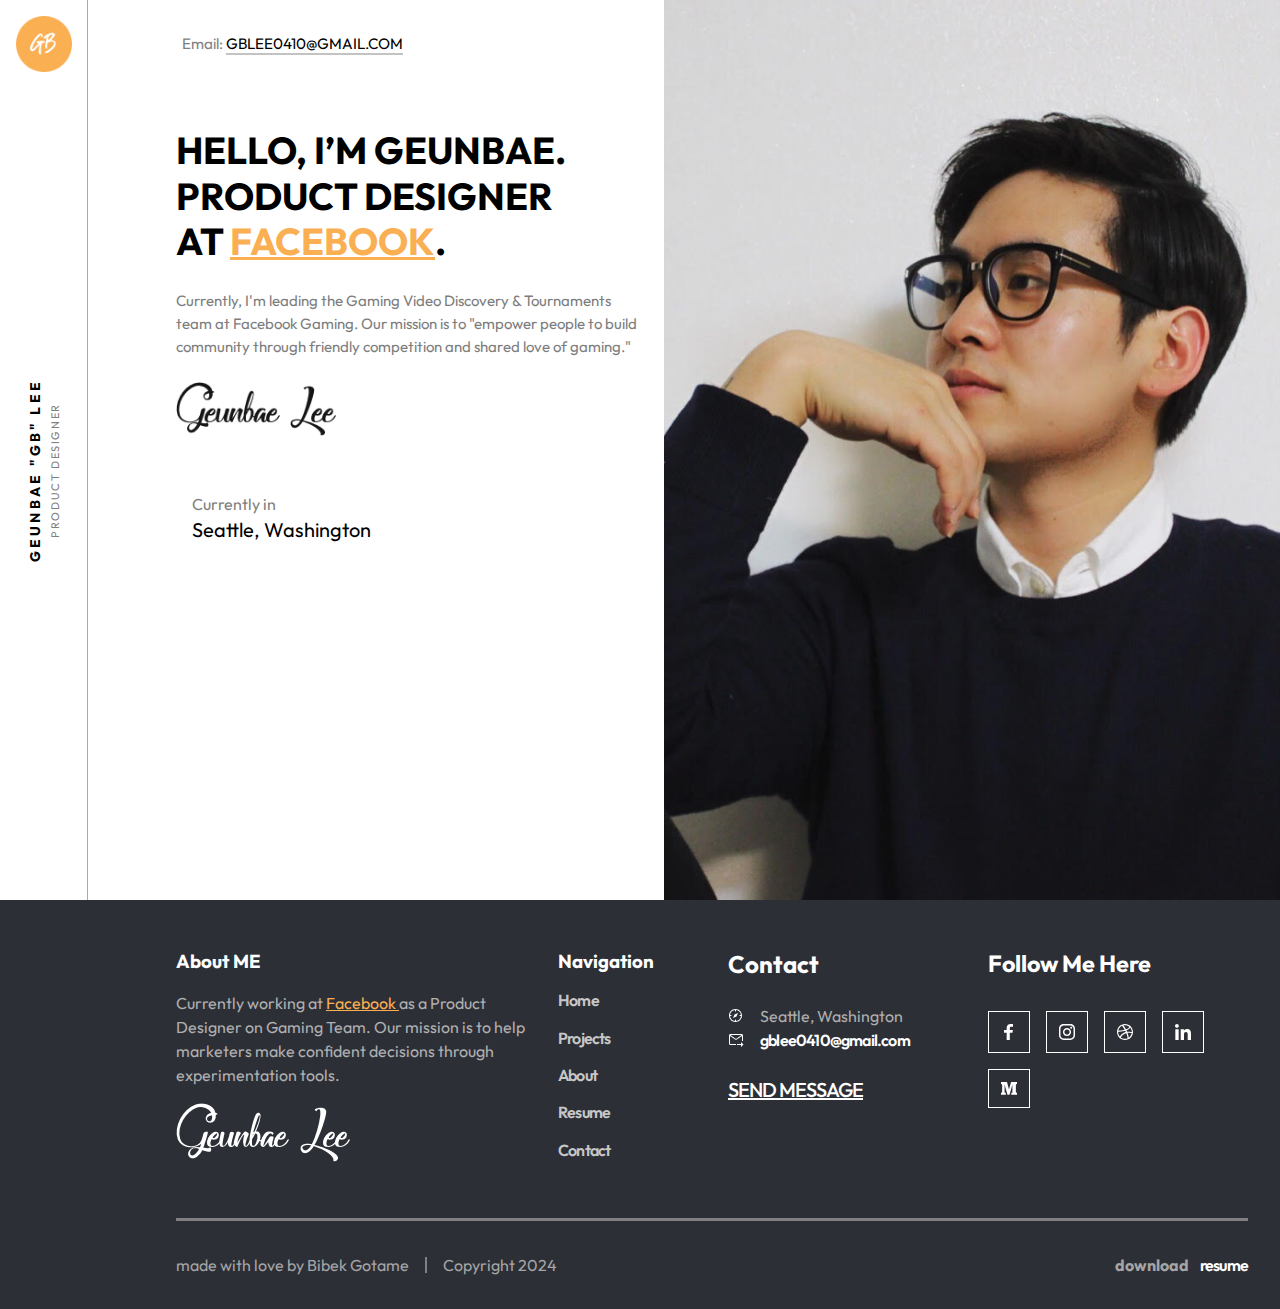
==== index.html @ c7acb3ab "title" ====
<!DOCTYPE html>
<html lang="en">

<head>
    <meta charset="UTF-8">
    <meta name="viewport" content="width=device-width, initial-scale=1.0">
    <link rel="stylesheet" href="https://cdnjs.cloudflare.com/ajax/libs/font-awesome/6.5.1/css/all.min.css"
        integrity="sha512-DTOQO9RWCH3ppGqcWaEA1BIZOC6xxalwEsw9c2QQeAIftl+Vegovlnee1c9QX4TctnWMn13TZye+giMm8e2LwA=="
        crossorigin="anonymous" referrerpolicy="no-referrer" />

    <link rel="stylesheet" href="css/normalize.css">
    <link rel="stylesheet" href="css/main.css">
    <link rel="stylesheet" href="css/header.css">
    <link rel="stylesheet" href="css/hero.css">
  
    <link rel="stylesheet" href="css/footer.css">
    <link rel="stylesheet" href="css/utils.css">
    <title>geunbaeLee</title>

</head>

<body>

    <header>

        <nav>
            <div class="logo">
                <a href="index.html"><img  src="images/asset 4.png" alt=""></a>
                
            </div>
            <div class="title">
                <p>GEUNBAE "GB" LEE</p>
                <p>PRODUCT DESIGNER</p>
            </div>
            <div id="nav__toggle-1" class="menu-bar">
                <i class="fa-solid fa-bars"></i>
            </div>
            <div id="nav__toggle-2" class="menu-bar">
                <i class="fa-solid fa-bars"></i>
            </div>
        </nav>

    </header>

    <div id="menu" class="menu">
        <ul>
            <li class="li">
                <a href="index.html"> Home</a>
            </li>
            <li class="li">
                <a href="project.html">Projects</a>
            </li>
            <li class="li">
                <a href="about.html"> About</a>
            </li>
            <li class="li">
                <a href="resume.html"> Resume</a>
            </li>
            <li class="li">
                <a href="contact.html"> Contact</a>
            </li>
        </ul>
    </div>

    <div class="desktop-menu">
        <ul>
            <li class="li">
                <a href="index.html"> Home</a>
            </li>
            <li class="li">
                <a href="project.html">Projects</a>
            </li>
            <li class="li">
                <a href="about.html"> About</a>
            </li>
            <li class="li">
                <a href="resume.html"> Resume</a>
            </li>
            <li class="li">
                <a href="contact.html"> Contact</a>
            </li>
        </ul>
    </div>


    <main>
        <section class="hero">
            <div class="left">
                
                <h1>
                    HELLO, I’M GEUNBAE. <br>
                    PRODUCT DESIGNER <br>
                    AT <span>FACEBOOK</span>.
                </h1>
                <p class="about">Currently, I'm leading the Gaming Video Discovery & Tournaments team at Facebook
                    Gaming. Our mission is to "empower people to build community through friendly competition and shared
                    love of gaming."</p>
                <div class="img">
                    <img src="images/asset 5.png" alt="">

                </div>
                <div class="email">
                    Email: <span> GBLEE0410@GMAIL.COM</span>

                </div>

                <div class="address">
                    <div class="icon">
                        <i class="fa-solid fa-location-dot"></i>
                    </div>

                    <div class="adr">
                        <p>Currently in</p>
                        <p>Seattle, Washington</p>
                    </div>
                </div>
            </div>
            <div class="right">
                <!-- <img src="images/asset29.jpeg" alt=""> -->
            </div>
        </section>

    
        <footer>

            <div class="footer-1">
                <div class="about-nav">
                    <div class="about-me">
                        <h3>About ME</h3>
                        <p>Currently working at <span>Facebook </span>as a Product Designer on Gaming Team. Our mission
                            is to help marketers make confident decisions through experimentation tools.</p>
                        <div class="img">
                            <img src="images/asset 26.png" alt="">
                        </div>
                    </div>
                    <ul class="navigation">
                        <h3>Navigation</h3>
                        <li>
                            <a href="index.html"> Home</a>


                        </li>
                        <li>
                            <a href="project.html">Projects</a>


                        </li>
                        <li>
                            <a href="about.html"> About</a>

                        </li>
                        <li>
                            <a href="resume.html"> Resume</a>


                        </li>
                        <li>
                            <a href="contact.html"> Contact</a>


                        </li>
                    </ul>
                </div>
                <div class="contact-follow">
                    <div class="footer-contact">
                        <h2>Contact</h2>
                        <div class="adr">
                            <img src="images/asset 27.svg" alt="">Seattle, Washington
                        </div>
                        <div class="emails">
                            <img src="images/asset 28.svg" alt=""><a href="email@gmail.com">gblee0410@gmail.com</a>
                        </div>
                        <p><a href="contact.html">SEND MESSAGE</a></p>
                    </div>
                    <div class="follow">
                        <h3>Follow Me Here</h3>
                        <div class="icons">

                            <div>
                                <img src="images/asset 8.svg" alt="icons">

                            </div>
                            <div>
                                <img src="images/asset 9.svg" alt="icons">

                            </div>
                            <div>
                                <img src="images/asset 10.svg" alt="icons">

                            </div>
                            <div>
                                <img src="images/asset 11.svg" alt="icons">

                            </div>
                            <div>
                                <img src="images/asset 12.svg" alt="icons">

                            </div>
                        </div>
                    </div>
                </div>
            </div>
            <div class="footer-2">
                <div class="line"></div>
                <div class="bottom">
                    <p>made with love by Bibek Gotame<span class="hr"></span>Copyright 2024</p>
                    <h4>download <a href="resume.html">resume</a></h4>
                </div>
            </div>

        </footer>
    </main>




    <script src="https://cdnjs.cloudflare.com/ajax/libs/gsap/3.12.4/gsap.min.js"
        integrity="sha512-EZI2cBcGPnmR89wTgVnN3602Yyi7muWo8y1B3a8WmIv1J9tYG+udH4LvmYjLiGp37yHB7FfaPBo8ly178m9g4Q=="
        crossorigin="anonymous" referrerpolicy="no-referrer"></script>
    <script src="js/animation.js"></script>
    <script src="js/index.js"></script>

</body>

</html>
---- css/main.css ----
/* @import url('https://fonts.googleapis.com/css2?family=Mochiy+Pop+One&family=Outfit:wght@400;500;600;700&family=Poppins:wght@400;500&family=Prata&display=swap'); */

/* @import url('https://fonts.googleapis.com/css2?family=Mochiy+Pop+One&family=Outfit:wght@400;500;600;700&family=Poppins:wght@400;500&family=Prata&family=Sacramento&display=swap'); */

@import url('https://fonts.googleapis.com/css2?family=Mochiy+Pop+One&family=Outfit:wght@400;500;600;700&family=Poppins:wght@400;500&family=Prata&family=Rubik+Doodle+Shadow&family=Sacramento&display=swap');

:root {
    /* --clr-dark: #070a13;
    --clr-light: #f1f5f9;
    --clr-slate400: #94a3b8;
    --clr-slate600: #475569;
    --clr-slate800: #1e293b;
    --clr-rose: #e11d48;
    --clr-indigo: #4f46e5;
   */
    /* rose rgb(225, 29, 72) */
    /* indigo rgb(79, 70, 229) */
  
    /* sizes */
    --size-xxs: 0.5rem;
    --size-xs: 0.75rem;
    --size-sm: 0.875rem;
    --size-base: 1rem;
    --size-lg: 1.125rem;
    --size-xl: 1.25rem;
    --size-2xl: 1.5rem;
    --size-3xl: 1.875rem;
    --size-4xl: 2.25rem;
    --size-5xl: 3rem;
    --size-6xl: 3.75rem;
    --size-7xl: 4.5rem;
    --size-8xl: 6rem;
    --size-9xl: 8rem;
    --size-10xl: 10rem;
  }
  


*{
    margin: 0;
    line-height: calc(1em + 0.5rem);
}

html{
    scroll-behavior: smooth;
}

body{
    font-family: "Outfit";
    background-color:#FFFFFF;
    /* color: white; */
}

img,
picture,
video,
canvas,
svg{
    display: block;
    max-width: 100%;
    user-select: none;
}

button{
    display: inline-block;
    padding: 0;
    background: none;
    border: none;
    cursor: pointer;
    color: inherit;
}
strong{
    color: var(--clr-indigo);
}

a{
    text-decoration: none;
    letter-spacing: -0.05em;
    font-weight: 600;
}

li{
    list-style: none;
}
---- css/header.css ----
header {

    position: fixed;
    width: 100%;
    background-color: white;
    /* box-shadow: 0 1px 2px 0 #dcdcdc; */
    /* border: 1px solid red; */
    z-index: 2;
}


nav {
    border-bottom: 2px solid rgba(128, 128, 128, 0.696);
    /* border: 1px solid red; */
    height: 4rem;
    display: flex;
    justify-content: space-between;
    align-items: center;
    padding-inline: 1rem;
}

nav .logo {
    height: 2.5rem;
    width: 2.5rem;
}

.title {
    display: none;

}


.menu-bar i {
    font-size: 1.45rem;
}


.menu {
    position: fixed;
    top: -30rem;
    width: 100%;
    background-color: white;
    transition: 0.75s ease;
    z-index: 1;
}

ul {
    padding: 0;
}

.menu ul li {

    text-align: center;
    /* border: 1px solid red; */
    padding: 1.5rem 0;
    border-bottom: 2px solid rgba(128, 128, 128, 0.696);
    font-size: 1.25rem;
}

a {
    color: rgb(121, 121, 121);
    /* border: 1px solid red; */
    transition: all .5s;
}

a:hover {
    color: rgb(0, 0, 0);
    /* border: 1px solid red; */

}

a:focus {
    color: rgb(0, 0, 0);
    /* border: 1px solid red; */

}



.show-menu {
    top: 4rem;

}


.desktop-menu {
    display: none;

}


#nav__toggle-2 {
    display: none;
}


/* xs */
/* @media (min-width: 475px) { } */

/* sm */
@media (min-width: 640px) {

    nav {
        height: 5rem;
    }


    .show-menu {
        top: 5rem;
        /* transition: 0.5s ease; */
    }



    .menu ul li {
        padding: 1.5rem;
        font-size: 1.5rem;
    }

}

/* md */
@media (min-width: 768px) {


    .title {
        display: inline-block;
        text-align: center;
    }

    .title p:nth-child(1) {
        font-weight: bolder;
        letter-spacing: 0.2rem;
        font-size: .875rem;

    }

    .title p:nth-child(2) {
        letter-spacing: 0.1rem;
        color: gray;
        font-size: .6875rem;
    }
}

/* lg */
@media (min-width: 1024px) {

    header {

        /* border: 1px solid red; */
        width: 5.5rem;
        z-index: 999;
    }


    nav {
        border-bottom: none;
        border-right: 1px solid rgb(169, 169, 169);
        height: 100vh;
        display: flex;
        flex-direction: column;
        justify-content: space-between;
        align-items: center;
        padding: 1rem 0;

    }

    nav .logo {
        /* height: 2.5rem; */
        width: 3.5rem;
    }
 

    .title {
        width: 13rem;
        transform: rotate(-90deg);
        /* border: 1px solid red; */
    }


    .menu-bar i {
        font-size: 1.45rem;
    }

    .menu {
        display: none;
    }

    #nav__toggle-1 {
        display: none;
    }

    #nav__toggle-2 {
        display: inline-block;
    }

    /* desktop-menu */




    .desktop-menu {
        align-items: center;
        position: fixed;
        height: 100vh;
        width: 100%;
        background-color: #ffffff;
        padding-left: 15rem;
        /* transition: 2s 
        ease; */
        z-index: 1;
    }

    .display {

        display: flex;
    }


    .desktop-menu ul li {
        text-align: start;
        /* border: 1px solid red; */
        padding: 1.5rem 0;
        font-size: 2.25rem;
        line-height: 3rem;
        text-align: left;
        text-transform: uppercase;

    }
  
    .desktop-menu a {
        font-weight: 700;
        letter-spacing: .2rem;

    }
}

/* xl */
/* @media (min-width: 1280px) { } */



/* 2xl */
/* @media (min-width: 1536px) { }
 } */
---- css/hero.css ----
/* .hero {

    background-color: red;

} */

.hero .left {
    padding-top: 8rem;
    padding-inline: 1rem;
    position: relative;
    display: flex;
    flex-direction: column;
    gap: 1.5rem;
    padding-bottom: 3rem;
}

.hero h1 {
    font-weight: 700;
    font-size: 2.35rem;
}

.hero span {
    color: #FAAF52;
    text-decoration: underline;
}

.hero .about {
    color: #7d7d7d;
    font-size: .9375rem;
}

.hero .left .img {
    /* height: 5rem; */
    width: 10rem;
    padding-bottom: 2rem;
}

.email {

    padding-bottom: 2rem;
    font-size: .95rem;
    color: gray;
    
}

.email span {
    border-bottom:2px solid rgb(195, 195, 195);
    text-decoration: none;
    color: black;
}

.hero .address {
    display: flex;
    gap: 1rem;
}

.hero .address .icon {
    display: flex;
    align-items: center;
    font-size: 2rem;
}

.hero .address p:nth-child(1) {
    color: gray;
}

.hero .address p:nth-child(2) {
    font-size: 1.25rem;
}



.hero .right {
    background-image: url(../images/asset29.jpeg);
    background-position: 50% 50%;
    background-size: cover;
    background-repeat: no-repeat;
    width: 100%;
    height: 480px; 
}


/* xs */
@media (min-width: 475px) {
    .hero  .right {
        height: 600px;
        min-height: 0;
    }
}

/* sm */
@media (min-width: 640px) {
    /* .hero {
        padding-top: 0rem;
    } */

    .email {

        position: absolute;
        right: 3rem;
        bottom: 3rem;
    }
}

/* md */
@media (min-width: 768px) {


    .hero   .right {

        height: 80vh;
        max-height: 80vh;
        min-height: 600px;

    }
}

/* lg */
@media (min-width: 1024px) {

    .hero {

        padding-top: 0rem;
        padding-left: 10rem;
        /* padding-right: 2rem; */
        display: flex;
    }

    .hero  .left {
        padding-top: 5rem;
        width: 45%;

        height: 100%;
        max-height: 100vh;
        min-height: 100vh; 
    }



    .hero  .right {

        width: 55%;
        height: 100%;
        max-height: 100vh;
        min-height: 100vh; 
    }


    .email {
        position: absolute;
        left: 1.4rem;
        top: 2rem;
        height: fit-content;
        /* border: 2px solid red; */
    }
    .hero .left .img {
        /* height: 5rem; */
        width: 10rem;
        padding-bottom: 0rem;
    }

}

/* xl */
@media (min-width: 1280px) {
    .hero .left{
        padding-top: 8rem;
    }
    .hero .left .img {
        /* height: 5rem; */
        width: 10rem;
        padding-bottom: 2rem;
    }
 }

/* 2xl */
/* @media (min-width: 1536px) { } */
---- css/footer.css ----
footer {
    background-color: #2D2F37;

}

.footer-1 {
    display: flex;
    flex-direction: column;
    gap: 1rem;
    padding-top: 3rem;
    padding-bottom: 3.5rem;
    padding-inline: 1rem;
}

.footer-1 .about-nav {
    display: flex;
    flex-direction: column;
    gap: 1rem;
}

.footer-1 .about-nav .about-me {
    display: flex;
    flex-direction: column;
    gap: 1rem;
    color: white;
}

.footer-1 .about-nav .about-me span {
    color: #FAAF52;
    text-decoration: underline;
}

.footer-1 .about-nav .about-me p {
    color: rgb(176, 176, 176);
}


.navigation {
    color: white;
    display: flex;
    flex-direction: column;
    justify-content: space-between;
}

.navigation li a{
    color: rgb(199, 199, 199);
}

.navigation a:hover {
    color: white;
    text-decoration: underline;
}

.contact-follow {
    display: flex;
    flex-direction: column;
    gap: 1rem;
}

.footer-contact h2 {
    color: white;
    padding-bottom: 1.5rem;

}

.footer-contact .adr {
    display: flex;
    gap: 1rem;
    color: rgb(175, 175, 175);

}
.footer-contact  a{
    color: rgb(255, 255, 255);
}
.footer-contact  a:hover{
    text-decoration: underline;
}

.emails {
    padding-bottom: 1.5rem;
    display: flex;
    gap: 1rem;
    color: rgb(175, 175, 175);
}

.footer-contact p a{
    color: white;
    font-size: 1.25rem;
    font-weight: 500;
    padding-top: 1.5rem;
    text-decoration: underline;
    cursor: pointer;
}


.follow {
    /* border: 1px solid red; */
    color: white;
    font-size: 1.25rem;
    font-weight: 500;
    display: flex;
    flex-direction: column;
    gap: 2rem;
}

.follow .icons {
    display: flex;
    /* border: 1px solid red; */
    width: fit-content;
    flex-wrap: wrap;
    gap: 1rem;
    padding-bottom: 2rem;
}

.follow .icons div {
    border: 1px solid white;
    width: fit-content;
    padding: .75rem;

}



/* footer-2 */
.footer-2{
    padding-inline:1rem;
}

.footer-2 .line {

    width: 100%;
    height: 3px;
    background-color: gray;

}

.footer-2 .bottom {
    padding-top: 2rem;
    padding-bottom: 2rem;
    color: rgb(165, 165, 165);
    display: flex;
    flex-direction: column;
    gap: .5rem;
}

.footer-2 .bottom p {
    display: flex;
    align-items: center;
    gap: 1rem;
    /* border: 2px solid red; */
}

.footer-2 .bottom .hr {
    display: inline-block;
    background-color: gray;
    width: 2px;
    height: 1rem;
}

.bottom a {
    color: white;
    margin-left: .5rem;
}

.bottom a:hover {
    text-decoration: underline;
    color: white;
}

/* xs */
/* @media (min-width: 475px) { } */

/* sm */
/* @media (min-width: 640px) { } */

/* md */
@media (min-width: 768px) {
    footer {
        padding-left: 1rem;
        padding-right: 1rem;
    }

    .footer-1 {
        gap: 3rem;
    }

    .footer-1 .about-nav {

        flex-direction: row;

    }

    .about-me {
        width: 50%;
    }

    .navigation {
        width: 50%;
    }

    .contact-follow {

        flex-direction: row;

    }

    .footer-contact {
        width: 50%;
    }

    .follow {
        width: 50%;
    }
    .footer-2 .bottom {
      
        flex-direction: row;
        justify-content: space-between;
        
    }
    
}

/* lg */
@media (min-width: 1024px) {
    .footer-1 {
        padding-left: 10rem;
        padding-right: 2rem;
        flex-direction: row;
        /* gap: 1rem; */
    }

    .footer-2 {
        padding-left: 10rem;
        padding-right: 1rem;

    }

    .about-nav {
        width: 50%;
    }

    .contact-follow {
        width: 50%;
    }

    .about-me {
        width: 75%;
        /* border: 2px solid red; */
    }

    .navigation {
        width: 25%;
        /* border: 2px solid red; */
    }


    .footer-contact {
        width: 50%;
        /* border: 2px solid red; */
    }

    .follow {
        width: 50%;
        /* border: 2px solid red; */
    }
}

/* xl */
/* @media (min-width: 1280px) { } */

/* 2xl */
/* @media (min-width: 1536px) { } */
---- css/utils.css ----
/* xs */
/* @media (min-width: 475px) { } */

/* sm */
/* @media (min-width: 640px) { } */

/* md */
/* @media (min-width: 768px) { } */

/* lg */
/* @media (min-width: 1024px) { } */

/* xl */
/* @media (min-width: 1280px) { } */

/* 2xl */
/* @media (min-width: 1536px) { } */

a{
  text-decoration: none;
}

.btn {
    display: inline-block;
    font-weight: 600;
    text-decoration: none;
    letter-spacing: -0.05em;
    padding: 0.5em 1em;
    border-radius: 6px;   
  }
  
  
  /* .container{
    border: 1px solid red;
    width: 100%;
    margin-inline: auto;
    padding-inline: 0.5rem;
    padding-inline: 1rem;
  } */

  .section{
    margin-top: 5rem;
  }
  
/* xs */
@media (min-width: 475px) {
    /* .container {
      max-width: 475px;
    } */
  }
  
  /* sm */
  @media (min-width: 640px) {
    /* .container {
      max-width: 640px;
      
    } */
  }
  
  /* md */
  @media (min-width: 768px) {
    /* .container {
      max-width: 768px;
      padding-inline: 1rem;
    } */
  }
  
  /* lg */
  @media (min-width: 1024px) {
    /* .container {
      max-width: 1024px;
      padding-inline: 2rem;
    } */
  
    .section {
      margin-top: 10rem;
    }
  }
  
  /* xl */
  @media (min-width: 1280px) {
    /* .container {
      max-width: 1280px;
      padding-inline: 3rem;
    } */
  }
  
  /* 2xl */
  @media (min-width: 1536px) {
    .container {
      max-width: 1536px;
      padding-inline: 4rem;
    }
  }
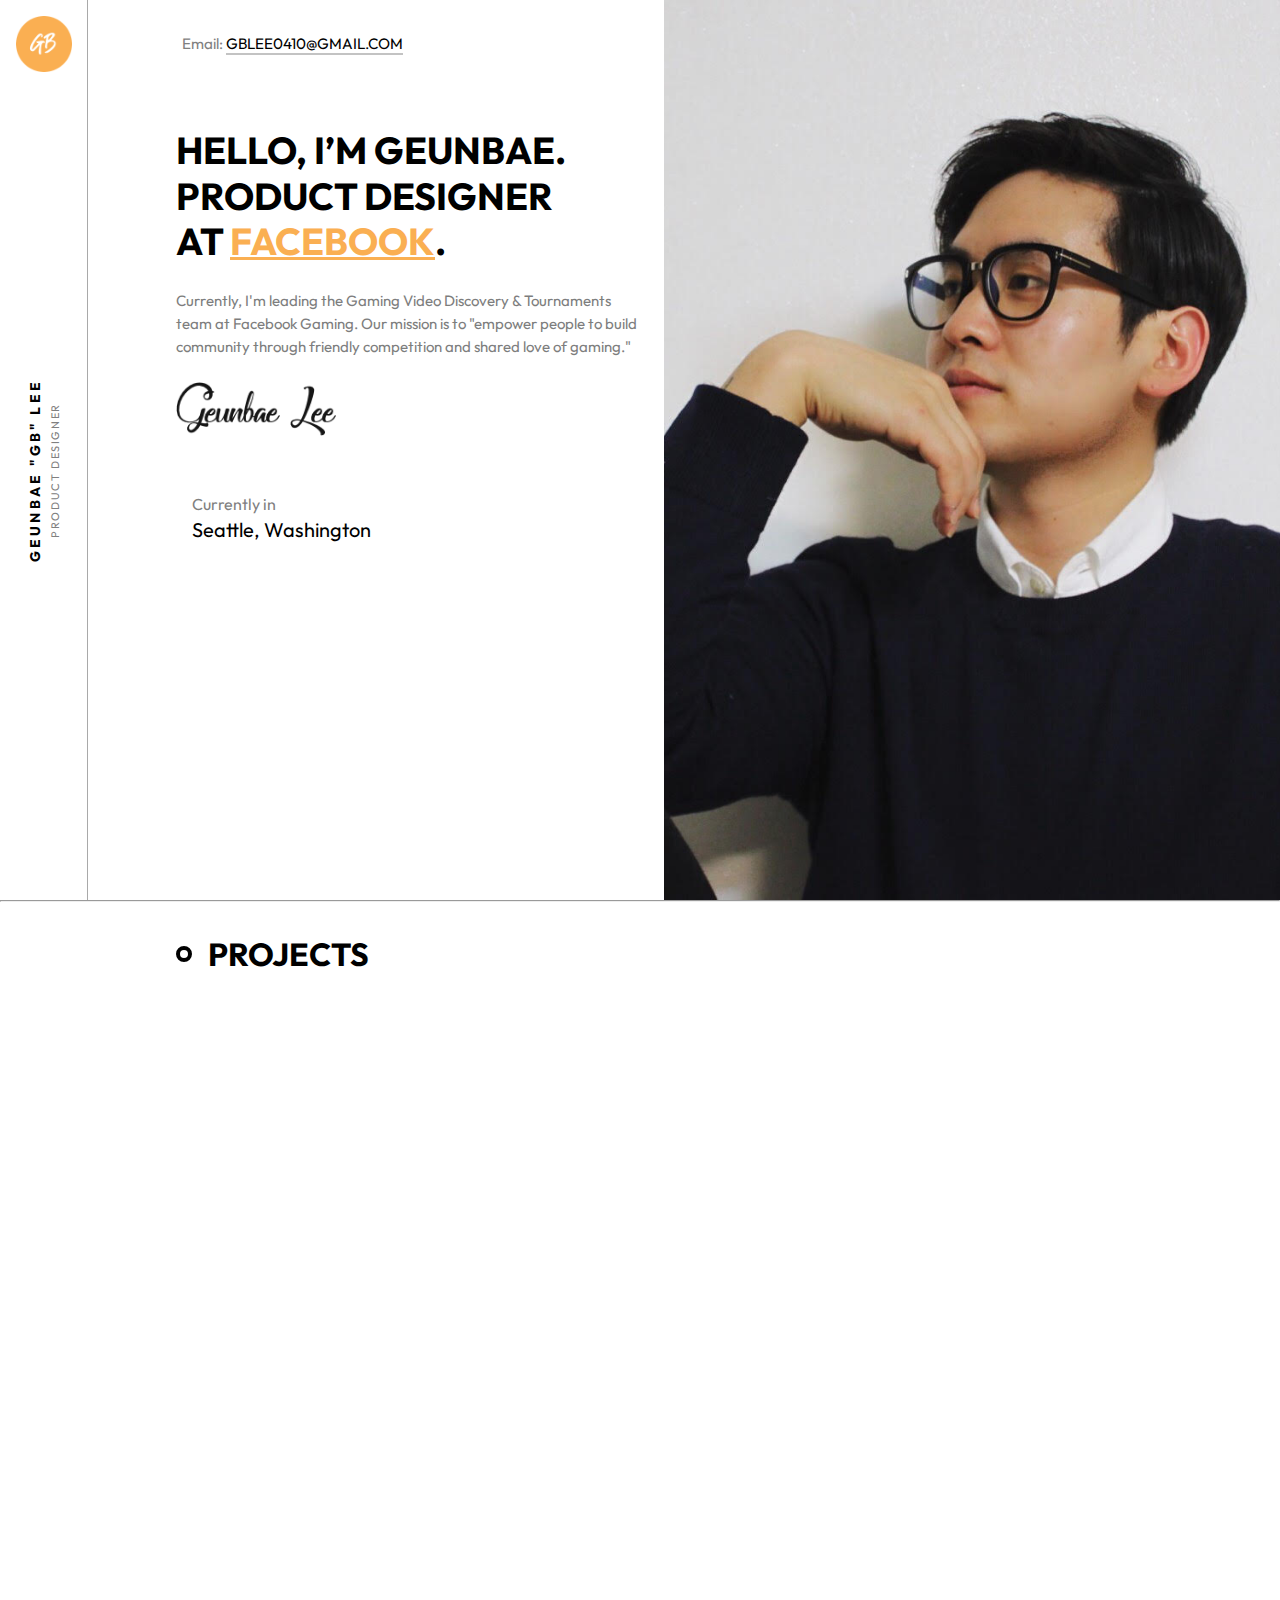
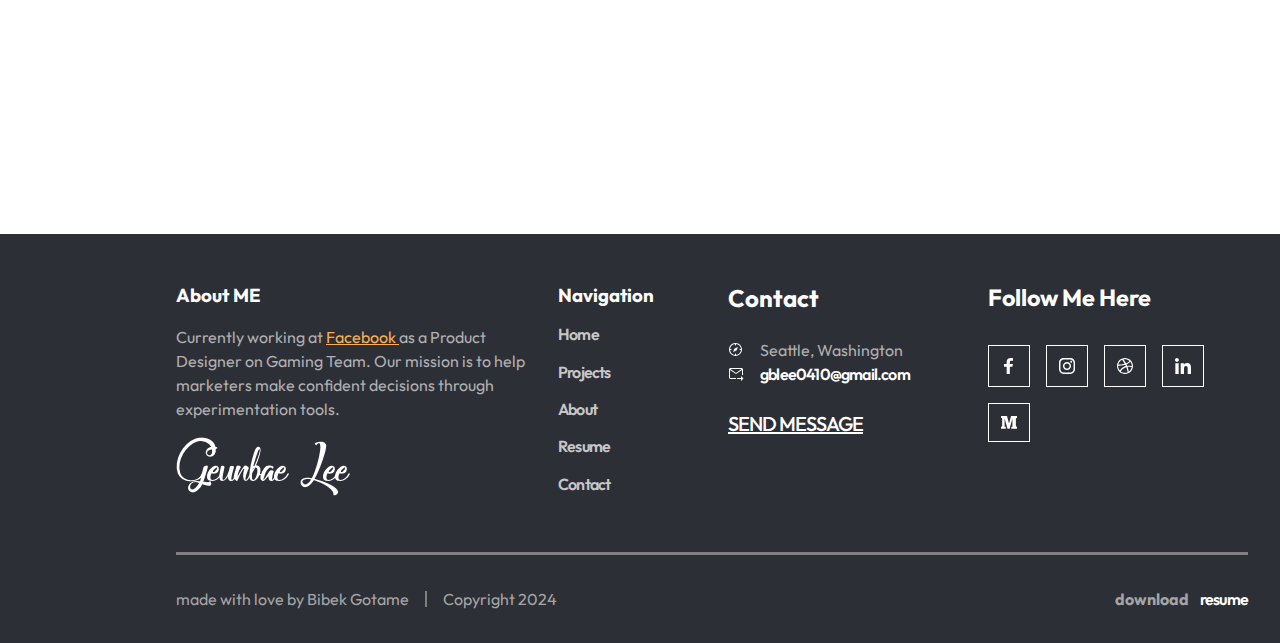
==== commit af020183: "project-section-added" ====
--- a/index.html
+++ b/index.html
@@ -12,7 +12,7 @@
     <link rel="stylesheet" href="css/main.css">
     <link rel="stylesheet" href="css/header.css">
     <link rel="stylesheet" href="css/hero.css">
-  
+
     <link rel="stylesheet" href="css/footer.css">
     <link rel="stylesheet" href="css/utils.css">
     <title>geunbaeLee</title>
@@ -25,8 +25,8 @@
 
         <nav>
             <div class="logo">
-                <a href="index.html"><img  src="images/asset 4.png" alt=""></a>
-                
+                <a href="index.html"><img src="images/asset 4.png" alt=""></a>
+
             </div>
             <div class="title">
                 <p>GEUNBAE "GB" LEE</p>
@@ -86,7 +86,7 @@
     <main>
         <section class="hero">
             <div class="left">
-                
+
                 <h1>
                     HELLO, I’M GEUNBAE. <br>
                     PRODUCT DESIGNER <br>
@@ -120,7 +120,16 @@
             </div>
         </section>
 
-    
+
+        <hr>
+        <section class="project">
+           
+            <h1><span></span>PROJECTS</h1>
+            <div class="card">
+                
+            </div>
+        </section>
+
         <footer>
 
             <div class="footer-1">
--- a/css/hero.css
+++ b/css/hero.css
@@ -80,6 +80,31 @@
 }
 
 
+
+/* projects- */
+
+.project{
+    height: 100vh;
+    width: 100%;
+    padding-inline: 1rem;
+}
+
+
+
+.project>h1{
+    font-size: 2rem;
+    margin-top: 2rem;
+    display: flex;
+    gap: 1rem;
+    align-items: center;
+}
+.project>h1>span{
+    height: 1rem;
+    width: 1rem;
+    border:4px solid black;
+    border-radius: 50%;
+
+}
 /* xs */
 @media (min-width: 475px) {
     .hero  .right {
@@ -159,6 +184,15 @@
         padding-bottom: 0rem;
     }
 
+
+    /* projects */
+
+    .project {
+
+        padding-top: 0rem;
+        padding-left: 11rem;
+    }
+
 }
 
 /* xl */
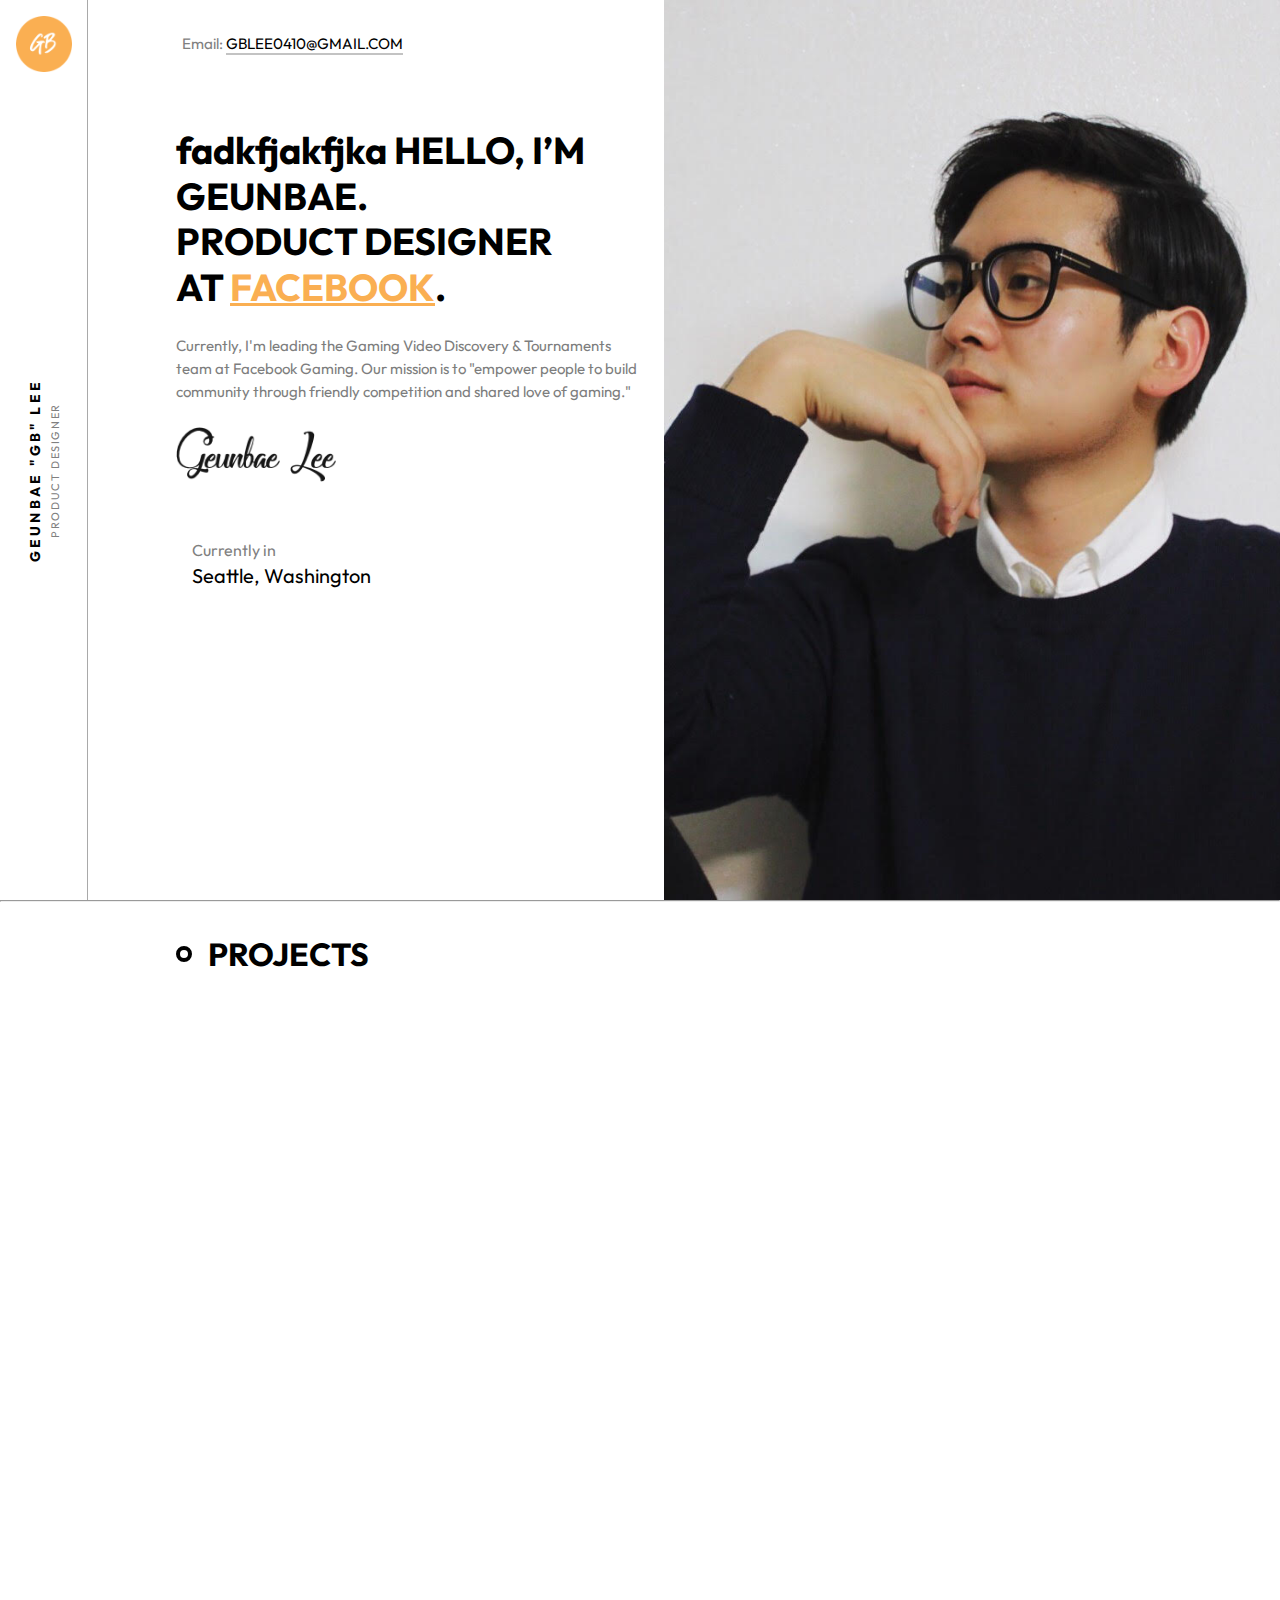
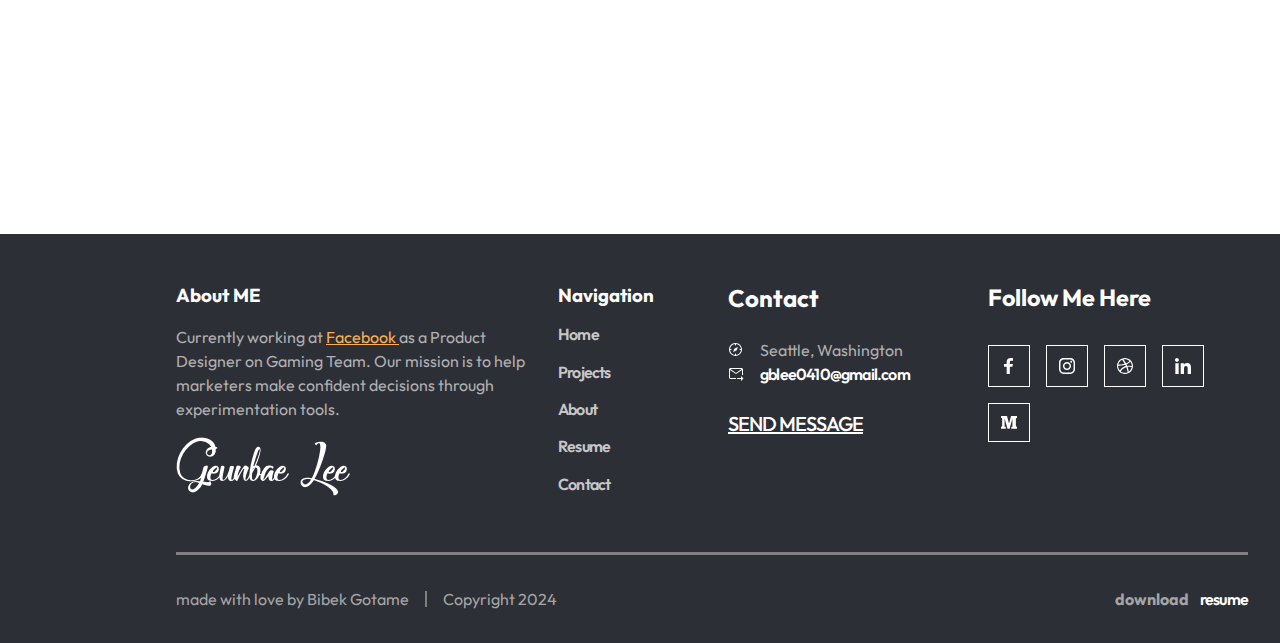
==== commit 4918dc70: ".." ====
--- a/index.html
+++ b/index.html
@@ -88,6 +88,7 @@
             <div class="left">
 
                 <h1>
+                    fadkfjakfjka
                     HELLO, I’M GEUNBAE. <br>
                     PRODUCT DESIGNER <br>
                     AT <span>FACEBOOK</span>.
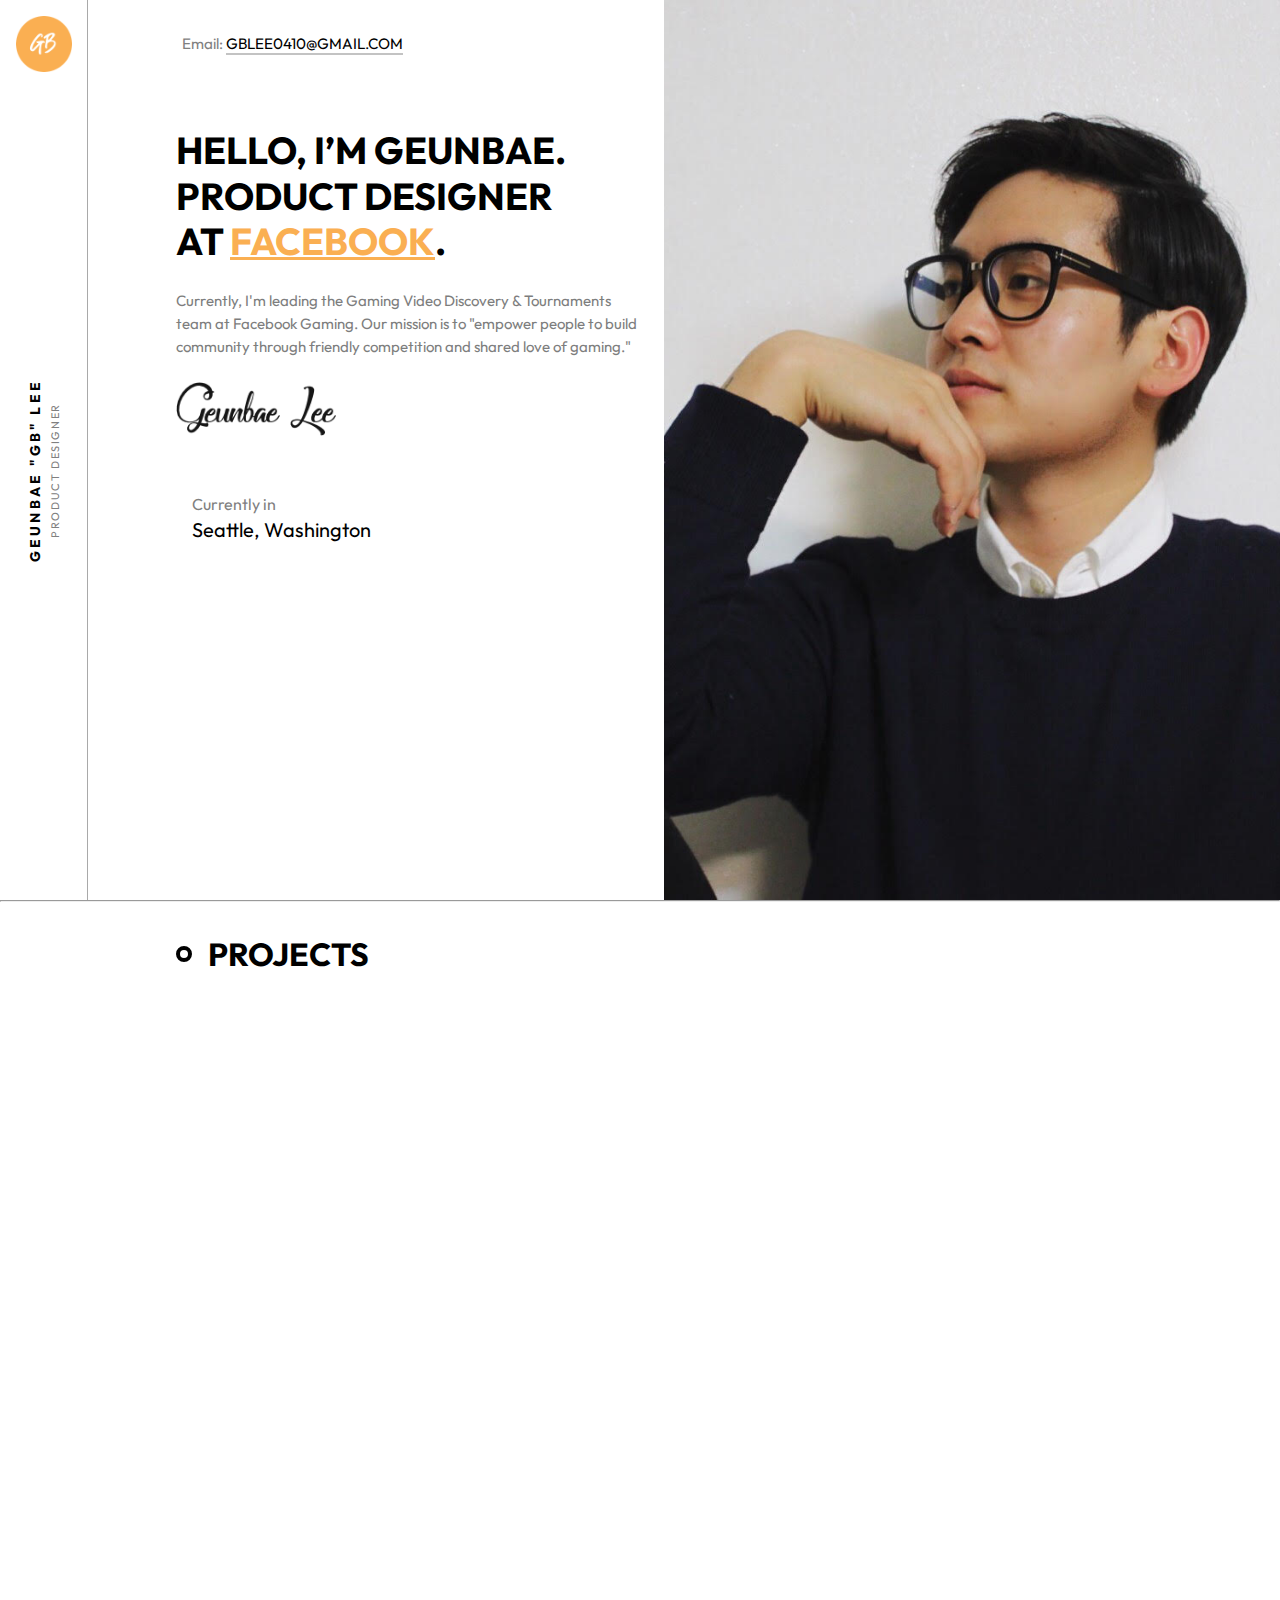
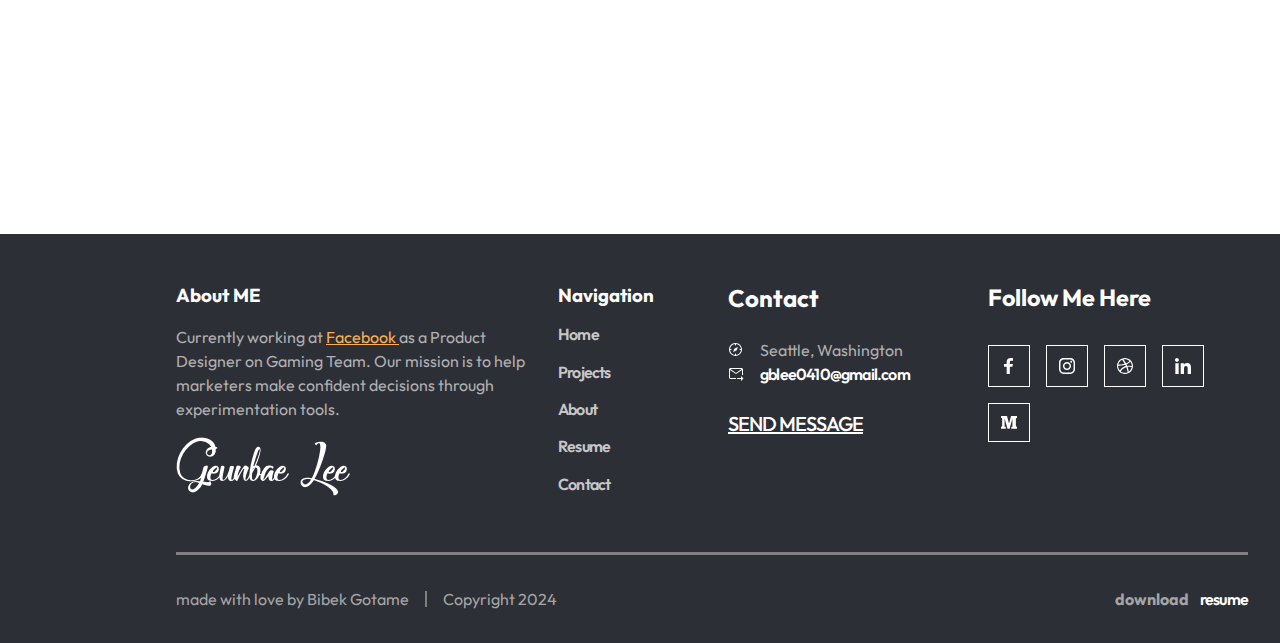
==== commit 23783350: ".." ====
--- a/index.html
+++ b/index.html
@@ -88,7 +88,6 @@
             <div class="left">
 
                 <h1>
-                    fadkfjakfjka
                     HELLO, I’M GEUNBAE. <br>
                     PRODUCT DESIGNER <br>
                     AT <span>FACEBOOK</span>.
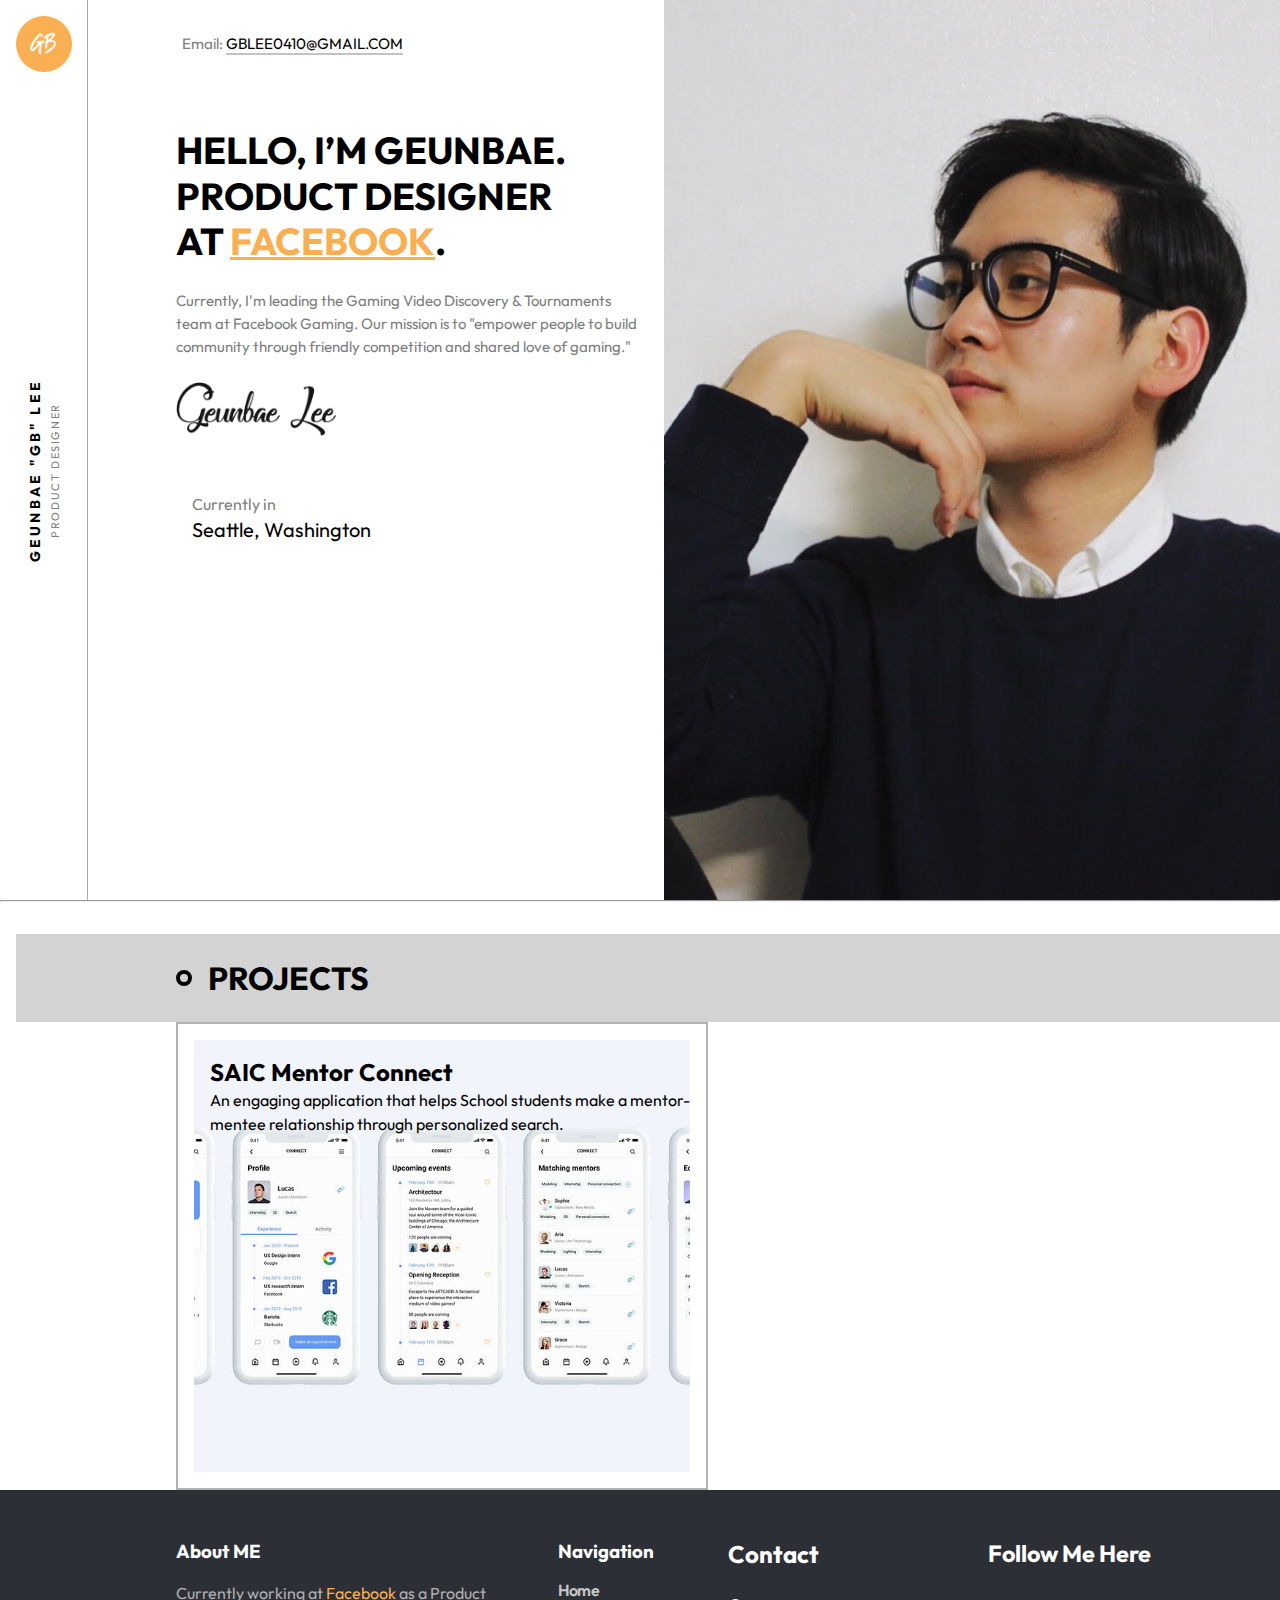
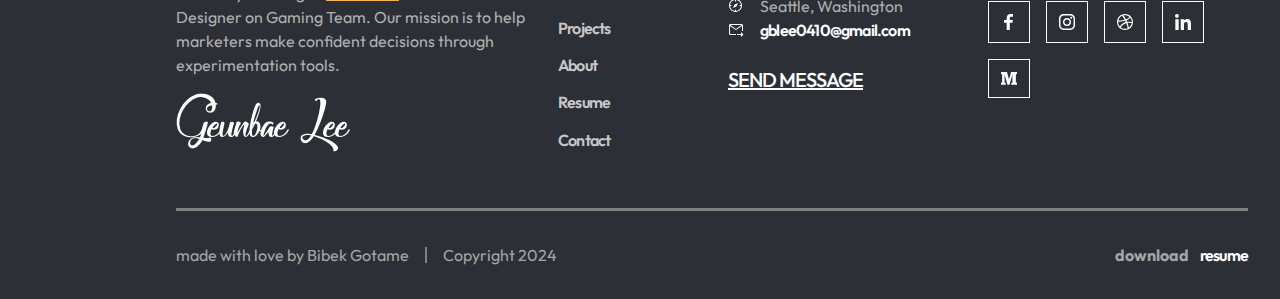
==== commit 42b7e63a: ".." ====
--- a/index.html
+++ b/index.html
@@ -81,6 +81,9 @@
             </li>
         </ul>
     </div>
+
+
+
 
 
     <main>
@@ -122,11 +125,22 @@
 
 
         <hr>
-        <section class="project">
+        <section id="project" class="project">
            
             <h1><span></span>PROJECTS</h1>
-            <div class="card">
-                
+            <div class="cards-container">
+                <div class="card-line">
+                    <div class="card">
+                        <div class="text">
+                            <h2>SAIC Mentor Connect</h2>
+                            <p>An engaging application that helps School students make a mentor-mentee relationship through personalized search.</p>
+                        </div>
+                        <div class="img">
+                            <div onmouseover="scale()" class="black"></div>
+                            <img  src="images/project_images/asset 0.jpeg" alt="">
+                        </div>
+                    </div>
+                </div>
             </div>
         </section>
 
--- a/css/hero.css
+++ b/css/hero.css
@@ -40,11 +40,11 @@
     padding-bottom: 2rem;
     font-size: .95rem;
     color: gray;
-    
+
 }
 
 .email span {
-    border-bottom:2px solid rgb(195, 195, 195);
+    border-bottom: 2px solid rgb(195, 195, 195);
     text-decoration: none;
     color: black;
 }
@@ -76,38 +76,101 @@
     background-size: cover;
     background-repeat: no-repeat;
     width: 100%;
-    height: 480px; 
-}
-
-
-
-/* projects- */
-
-.project{
-    height: 100vh;
+    height: 480px;
+}
+
+
+
+/* -----------------projects---------------- */
+
+.project {
+    /* height: 100vh; */
     width: 100%;
-    padding-inline: 1rem;
-}
-
-
-
-.project>h1{
+    /* padding-inline: 1rem; */
+}
+
+
+
+.project>h1 {
     font-size: 2rem;
     margin-top: 2rem;
     display: flex;
     gap: 1rem;
     align-items: center;
-}
-.project>h1>span{
+    background-color: #D3D3D3;
+    padding-left: 10rem;
+    margin-left: -10rem;
+    padding-top: 1.5rem;
+    padding-bottom: 1.5rem;
+}
+
+.project>h1>span {
     height: 1rem;
     width: 1rem;
-    border:4px solid black;
+    border: 4px solid black;
     border-radius: 50%;
 
 }
+
+.cards-container {}
+
+.cards-container .card-line{
+    border: 2px solid rgb(177, 177, 177);
+    padding: 1rem;
+    width: fit-content;
+}
+.cards-container .card {
+    position: relative;
+    width: fit-content;
+    padding: 1rem;
+    overflow: hidden;
+
+}
+
+.cards-container .img{
+    transition: 500ms ease-in-out;
+    position: relative;
+}
+
+.cards-container .black{
+    width: 100%;
+    height: 100%;
+    z-index: 3;
+    position: absolute;
+    opacity: .5;
+}
+.cards-container .black:hover{
+ 
+    transition: 1s ease-in-out;
+    background-color: black;
+ 
+}
+.cards-container .card img {
+    width: 29rem;
+    height: 25rem;
+    object-fit: cover;
+    scale: 1.15;
+    transition: 700ms ease-out;
+
+}
+
+.cards-container .card img:hover {
+    scale: 1.25;
+}
+
+.cards-container .text{
+    position: absolute;
+    z-index: 4;
+}
+img{
+    /* opacity: 0.5; */
+    z-index: 1  ;
+}
+/* --------------responsiveness----------- */
+
 /* xs */
 @media (min-width: 475px) {
-    .hero  .right {
+    .hero .right {
         height: 600px;
         min-height: 0;
     }
@@ -131,7 +194,7 @@
 @media (min-width: 768px) {
 
 
-    .hero   .right {
+    .hero .right {
 
         height: 80vh;
         max-height: 80vh;
@@ -151,23 +214,23 @@
         display: flex;
     }
 
-    .hero  .left {
+    .hero .left {
         padding-top: 5rem;
         width: 45%;
 
         height: 100%;
         max-height: 100vh;
-        min-height: 100vh; 
-    }
-
-
-
-    .hero  .right {
+        min-height: 100vh;
+    }
+
+
+
+    .hero .right {
 
         width: 55%;
         height: 100%;
         max-height: 100vh;
-        min-height: 100vh; 
+        min-height: 100vh;
     }
 
 
@@ -178,6 +241,7 @@
         height: fit-content;
         /* border: 2px solid red; */
     }
+
     .hero .left .img {
         /* height: 5rem; */
         width: 10rem;
@@ -197,15 +261,16 @@
 
 /* xl */
 @media (min-width: 1280px) {
-    .hero .left{
+    .hero .left {
         padding-top: 8rem;
     }
+
     .hero .left .img {
         /* height: 5rem; */
         width: 10rem;
         padding-bottom: 2rem;
     }
- }
+}
 
 /* 2xl */
 /* @media (min-width: 1536px) { } */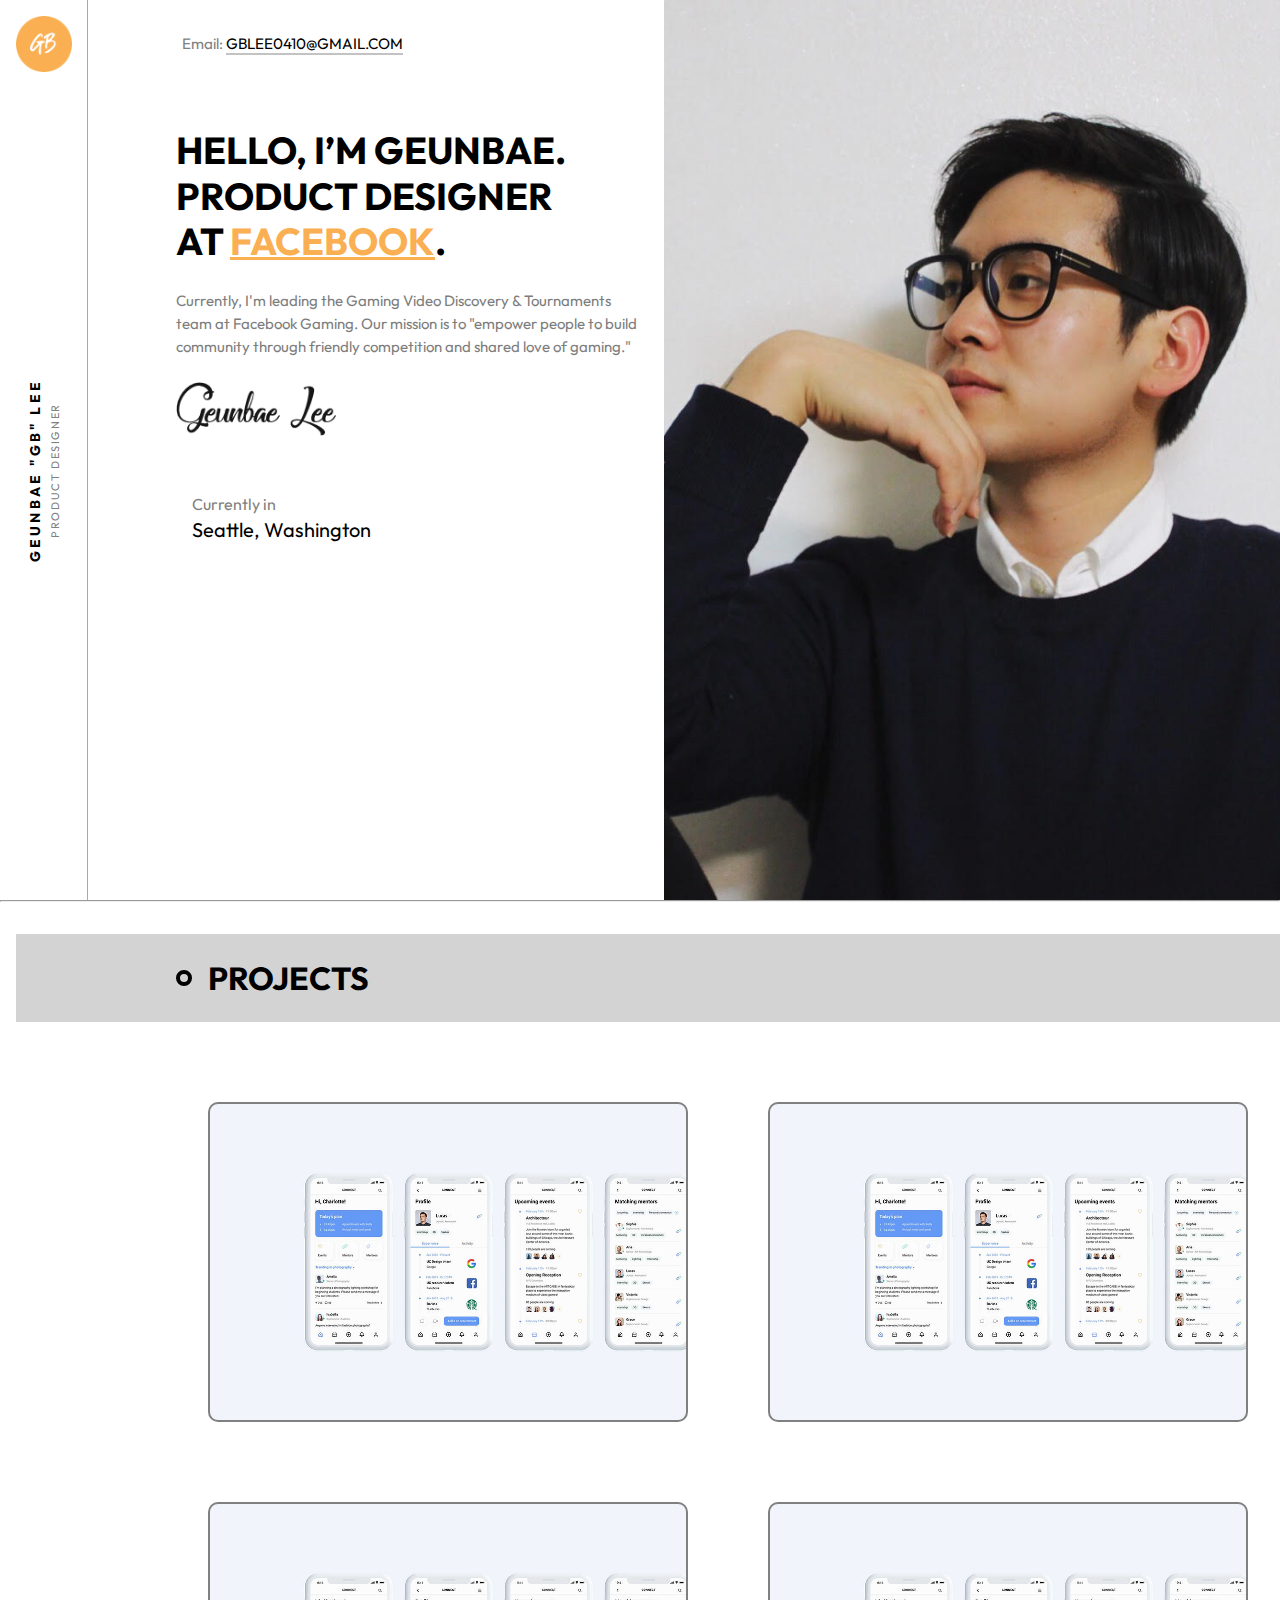
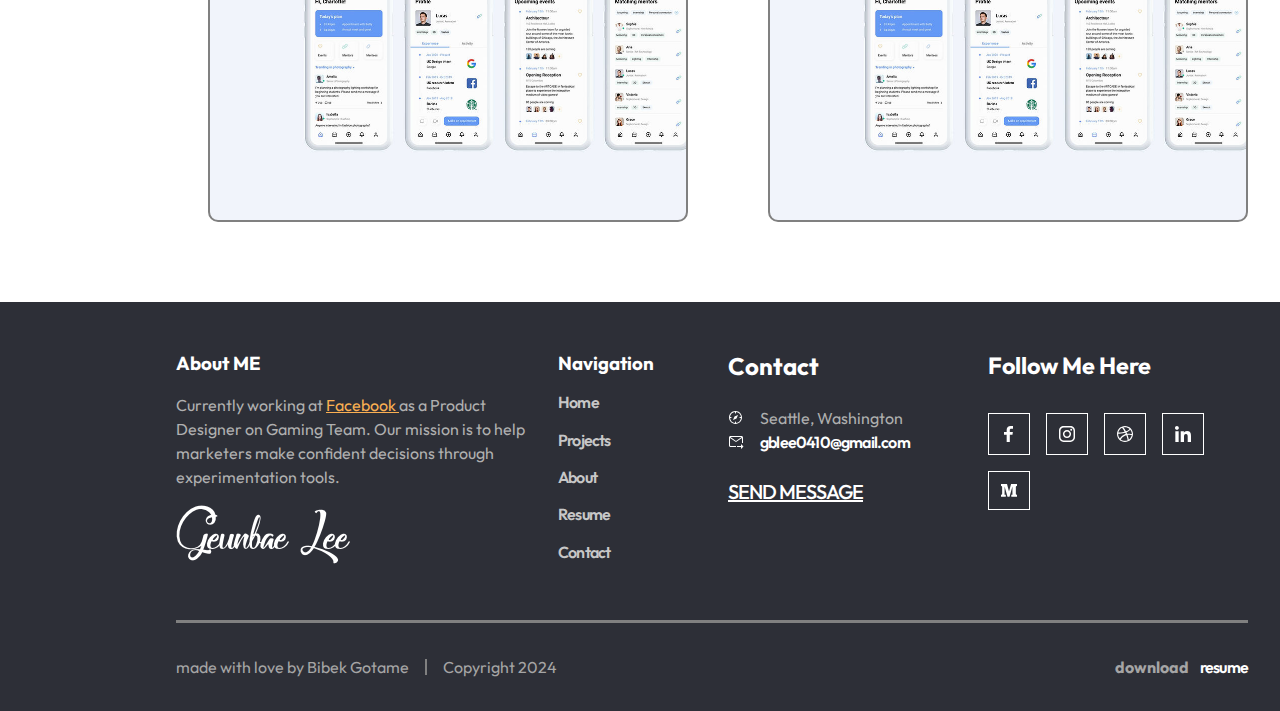
==== commit da6ab195: "changes_commited" ====
--- a/index.html
+++ b/index.html
@@ -128,12 +128,67 @@
         <section id="project" class="project">
            
             <h1><span></span>PROJECTS</h1>
-            <div class="cards-container">
+       <div class="project-cards">
+        <div class="card">
+            <div class="card__content">
+              <p class="card__title">SAIC Mentor Connect
+              </p><p class="card__description">An engaging application that helps School students make a mentor-mentee relationship through personalized search.</p>
+              <button class="learn-more">
+                <span class="circle" aria-hidden="true">
+                <span class="icon arrow"></span>
+                </span>
+                <span class="button-text"> <a href="project.html">Learn More</a></span>
+              </button>
+            </div>
+          </div>
+          <div class="card">
+            <div class="card__content">
+              <p class="card__title">SAIC Mentor Connect
+              </p><p class="card__description">An engaging application that helps School students make a mentor-mentee relationship through personalized search.</p>
+              <button class="learn-more">
+                <span class="circle" aria-hidden="true">
+                <span class="icon arrow"></span>
+                </span>
+                <span class="button-text"> <a href="project.html">Learn More</a></span>
+              </button>
+            </div>
+          </div>
+       </div>
+       <div class="project-cards">
+        <div class="card">
+            <div class="card__content">
+              <p class="card__title">SAIC Mentor Connect
+              </p><p class="card__description">An engaging application that helps School students make a mentor-mentee relationship through personalized search.</p>
+              <button class="learn-more">
+                <span class="circle" aria-hidden="true">
+                <span class="icon arrow"></span>
+                </span>
+                <span class="button-text"> <a href="project.html">Learn More</a></span>
+              </button>
+            </div>
+          </div>
+          <div class="card">
+            <div class="card__content">
+              <p class="card__title">SAIC Mentor Connect
+              </p><p class="card__description">An engaging application that helps School students make a mentor-mentee relationship through personalized search.</p>
+              <button class="learn-more">
+                <span class="circle" aria-hidden="true">
+                <span class="icon arrow"></span>
+                </span>
+                <span class="button-text"> <a href="project.html">Learn More</a></span>
+              </button>
+            </div>
+          </div>
+       </div>
+       
+              
+
+            <!-- <div class="cards-container">
                 <div class="card-line">
                     <div class="card">
                         <div class="text">
-                            <h2>SAIC Mentor Connect</h2>
-                            <p>An engaging application that helps School students make a mentor-mentee relationship through personalized search.</p>
+                            <h2></h2>
+                            <p></p>
                         </div>
                         <div class="img">
                             <div onmouseover="scale()" class="black"></div>
@@ -141,7 +196,7 @@
                         </div>
                     </div>
                 </div>
-            </div>
+            </div> -->
         </section>
 
         <footer>
--- a/css/hero.css
+++ b/css/hero.css
@@ -1,8 +1,3 @@
-/* .hero {
-
-    background-color: red;
-
-} */
 
 .hero .left {
     padding-top: 8rem;
@@ -30,13 +25,11 @@
 }
 
 .hero .left .img {
-    /* height: 5rem; */
     width: 10rem;
     padding-bottom: 2rem;
 }
 
 .email {
-
     padding-bottom: 2rem;
     font-size: .95rem;
     color: gray;
@@ -84,9 +77,7 @@
 /* -----------------projects---------------- */
 
 .project {
-    /* height: 100vh; */
-    width: 100%;
-    /* padding-inline: 1rem; */
+    width: 100%;
 }
 
 
@@ -109,63 +100,179 @@
     width: 1rem;
     border: 4px solid black;
     border-radius: 50%;
-
-}
-
-.cards-container {}
-
-.cards-container .card-line{
-    border: 2px solid rgb(177, 177, 177);
-    padding: 1rem;
-    width: fit-content;
-}
-.cards-container .card {
+} 
+
+.project-cards{
+    margin-top: 5rem;
+    margin-bottom: 5rem;
+    display: flex;
+    flex-direction: column;
+    gap: 3rem;
+    padding-inline: 1rem;
+}
+
+.project .card {
+    margin: auto;
     position: relative;
-    width: fit-content;
-    padding: 1rem;
+    max-width:30rem ;
+    width: 100%;
+    height: 20rem;
+    background: linear-gradient(-45deg, #f89b29 0%, #ff0f7b 100% );
+    background-image: url(../images/project_images/asset\ 0.jpeg);
+    background-size: cover;
+    border-radius: 10px;
+    display: flex;
+    align-items: center;
+    justify-content: center;
     overflow: hidden;
-
-}
-
-.cards-container .img{
-    transition: 500ms ease-in-out;
+    transition: all 0.6s cubic-bezier(0.23, 1, 0.320, 1);
+    border: 2px solid gray;
+  }
+  
+ .project   .card svg {
+    width: 48px;
+    fill: #333;
+    transition: all 0.6s cubic-bezier(0.23, 1, 0.320, 1);
+  }
+  
+  .project .card:hover {
+    transform: rotate(-5deg) scale(1.1);
+    box-shadow: 0 10px 20px rgba(0, 0, 0, 0.2);
+  }
+  
+  .card__content {
+    position: absolute;
+    top: 50%;
+    left: 50%;
+    transform: translate(-50%, -50%) rotate(-45deg);
+    width: 100%;
+    height: 100%;
+    padding: 20px;
+    box-sizing: border-box;
+    background-color: #fff;
+    opacity: 0;
+    transition: all 0.6s cubic-bezier(0.23, 1, 0.320, 1);
+    display: flex;
+    flex-direction: column;
+    gap: 1rem;
+  }
+  
+ .project   .card:hover .card__content {
+    transform: translate(-50%, -50%) rotate(0deg);
+    opacity: 1;
+  }
+  
+  .card__title {
+    margin: 0;
+    font-size: 24px;
+    color: #333;
+    font-weight: 700;
+  }
+  
+  .card__description {
+    margin: 10px 0 0;
+    font-size: 14px;
+    color: #777;
+    line-height: 1.4;
+  }
+  
+  .card:hover svg {
+    scale: 0;
+    transform: rotate(-45deg);
+  }
+  
+
+/*---------- card-button-------- */
+button {
     position: relative;
-}
-
-.cards-container .black{
-    width: 100%;
-    height: 100%;
-    z-index: 3;
+    display: inline-block;
+    cursor: pointer;
+    outline: none;
+    border: 0;
+    vertical-align: middle;
+    text-decoration: none;
+    background: transparent;
+    padding: 0;
+    font-size: inherit;
+    font-family: inherit;
+   }
+   
+   button.learn-more {
+    width: 12rem;
+    height: auto;
+   }
+   
+   button.learn-more .circle {
+    transition: all 0.45s cubic-bezier(0.65, 0, 0.076, 1);
+    position: relative;
+    display: block;
+    margin: 0;
+    width: 3rem;
+    height: 3rem;
+    background: #282936;
+    border-radius: 1.625rem;
+   }
+   
+   button.learn-more .circle .icon {
+    transition: all 0.45s cubic-bezier(0.65, 0, 0.076, 1);
     position: absolute;
-    opacity: .5;
-}
-.cards-container .black:hover{
- 
-    transition: 1s ease-in-out;
-    background-color: black;
- 
-}
-.cards-container .card img {
-    width: 29rem;
-    height: 25rem;
-    object-fit: cover;
-    scale: 1.15;
-    transition: 700ms ease-out;
-
-}
-
-.cards-container .card img:hover {
-    scale: 1.25;
-}
-
-.cards-container .text{
+    top: 0;
+    bottom: 0;
+    margin: auto;
+    background: #fff;
+   }
+   
+   button.learn-more .circle .icon.arrow {
+    transition: all 0.45s cubic-bezier(0.65, 0, 0.076, 1);
+    left: 0.625rem;
+    width: 1.125rem;
+    height: 0.125rem;
+    background: none;
+   }
+   
+   button.learn-more .circle .icon.arrow::before {
     position: absolute;
-    z-index: 4;
-}
-img{
-    /* opacity: 0.5; */
-    z-index: 1  ;
-}
+    content: "";
+    top: -0.29rem;
+    right: 0.0625rem;
+    width: 0.625rem;
+    height: 0.625rem;
+    border-top: 0.125rem solid #fff;
+    border-right: 0.125rem solid #fff;
+    transform: rotate(45deg);
+   }
+   
+   button.learn-more .button-text {
+    transition: all 0.45s cubic-bezier(0.65, 0, 0.076, 1);
+    position: absolute;
+    top: 0;
+    left: 0;
+    right: 0;
+    bottom: 0;
+    padding: 0.75rem 0;
+    margin: 0 0 0 1.85rem;
+    color: #282936;
+    font-weight: 700;
+    line-height: 1.6;
+    text-align: center;
+    text-transform: uppercase;
+   }
+   
+   button:hover .circle {
+    width: 100%;
+   }
+   
+   button:hover .circle .icon.arrow {
+    background: #fff;
+    transform: translate(1rem, 0);
+   }
+   
+   button:hover .button-text a{
+    color: #fff;
+   }
+
+/* 
+
 /* --------------responsiveness----------- */
 
 /* xs */
@@ -178,9 +285,6 @@
 
 /* sm */
 @media (min-width: 640px) {
-    /* .hero {
-        padding-top: 0rem;
-    } */
 
     .email {
 
@@ -203,21 +307,26 @@
     }
 }
 
+
+
+@media (min-width: 800px) {
+    .project-cards{
+        flex-direction: row;
+        gap: 3rem;
+    }
+}
 /* lg */
 @media (min-width: 1024px) {
 
     .hero {
-
         padding-top: 0rem;
         padding-left: 10rem;
-        /* padding-right: 2rem; */
         display: flex;
     }
 
     .hero .left {
         padding-top: 5rem;
         width: 45%;
-
         height: 100%;
         max-height: 100vh;
         min-height: 100vh;
@@ -226,7 +335,6 @@
 
 
     .hero .right {
-
         width: 55%;
         height: 100%;
         max-height: 100vh;
@@ -249,14 +357,21 @@
     }
 
 
-    /* projects */
+    /*-------------- projects-------------- */
 
     .project {
 
         padding-top: 0rem;
         padding-left: 11rem;
-    }
-
+        /* padding-right: 3rem; */
+    }
+
+
+    .project-cards{
+        flex-direction: row;
+        gap: 3rem;
+    }
+    
 }
 
 /* xl */
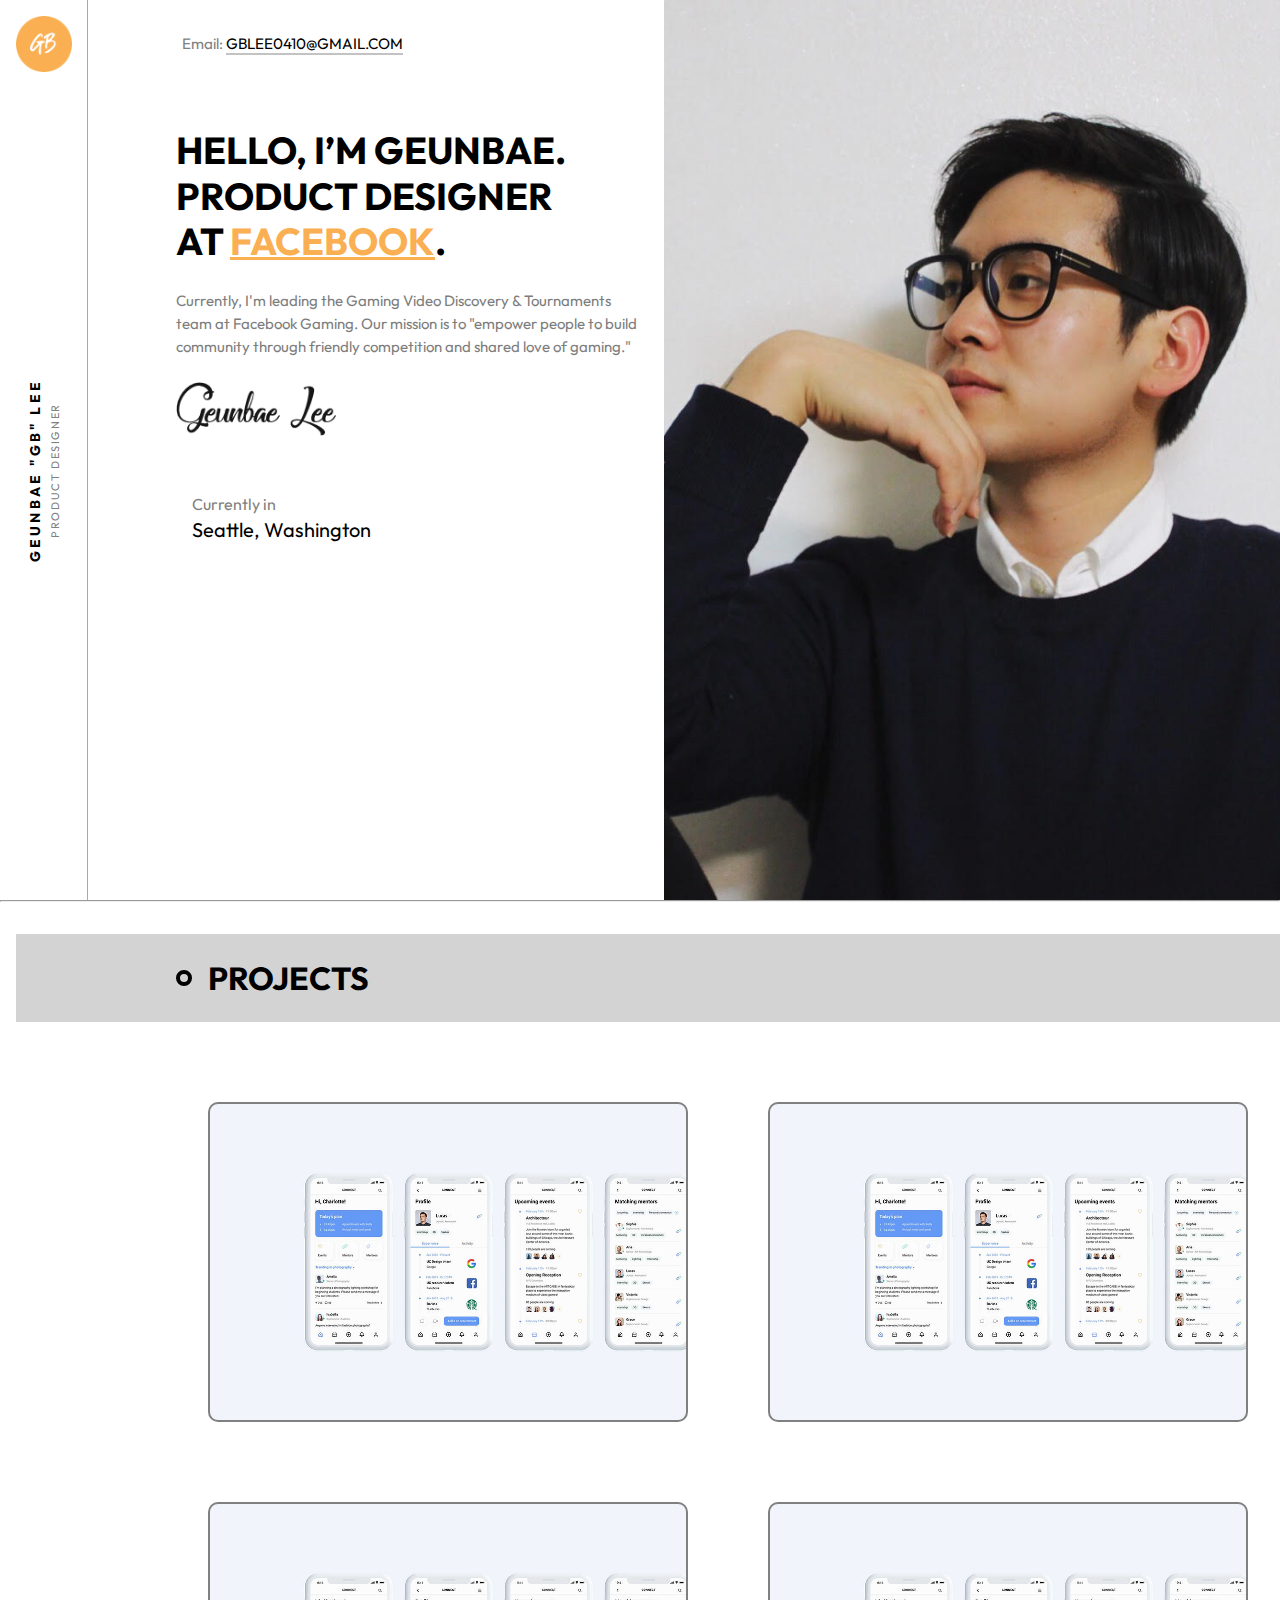
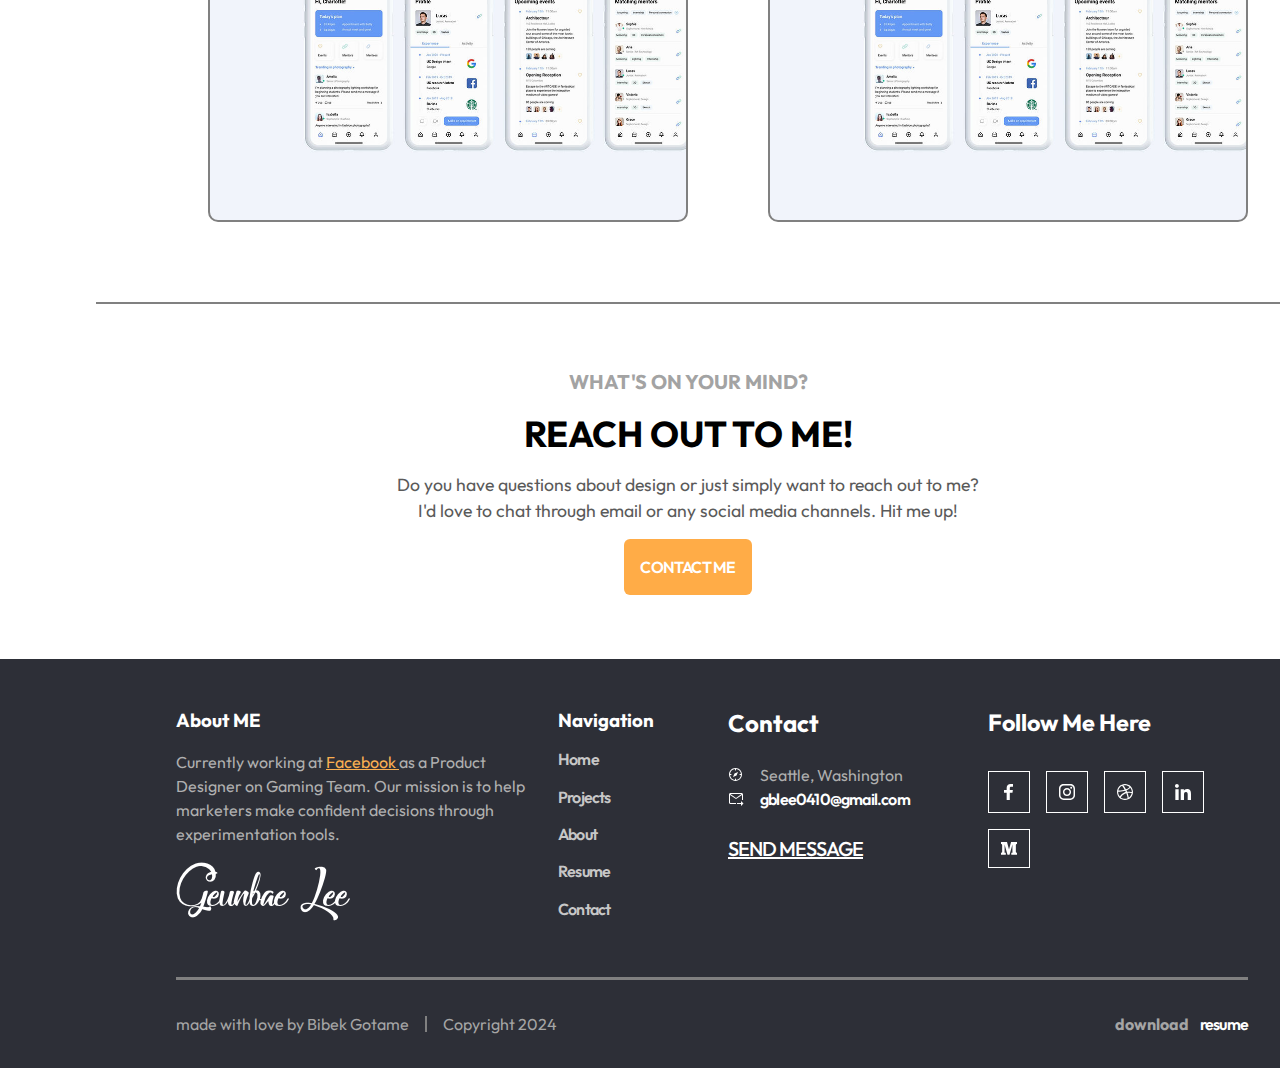
==== commit 2bdeb38f: "little_change" ====
--- a/index.html
+++ b/index.html
@@ -12,7 +12,7 @@
     <link rel="stylesheet" href="css/main.css">
     <link rel="stylesheet" href="css/header.css">
     <link rel="stylesheet" href="css/hero.css">
-
+<link rel="stylesheet" href="css/about.css">
     <link rel="stylesheet" href="css/footer.css">
     <link rel="stylesheet" href="css/utils.css">
     <title>geunbaeLee</title>
@@ -48,7 +48,7 @@
                 <a href="index.html"> Home</a>
             </li>
             <li class="li">
-                <a href="project.html">Projects</a>
+                <a href="#project">Projects</a>
             </li>
             <li class="li">
                 <a href="about.html"> About</a>
@@ -68,7 +68,7 @@
                 <a href="index.html"> Home</a>
             </li>
             <li class="li">
-                <a href="project.html">Projects</a>
+                <a href="#project">Projects</a>
             </li>
             <li class="li">
                 <a href="about.html"> About</a>
@@ -198,7 +198,18 @@
                 </div>
             </div> -->
         </section>
-
+        <div class="reach-out">
+            <h3>WHAT'S ON YOUR MIND?</h4>
+            <h2>REACH OUT TO ME!</h2>
+            <p>Do you have questions about design or just simply want to reach out to me?
+              
+              <br>
+
+                I'd love to chat through email or any social media channels. Hit me up!</p>
+                <div class="btn">
+                    <a href="contact.html">CONTACT ME</a>
+                </div>
+        </div>
         <footer>
 
             <div class="footer-1">
--- a/css/hero.css
+++ b/css/hero.css
@@ -78,6 +78,7 @@
 
 .project {
     width: 100%;
+    padding-top: 1rem;
 }
 
 
--- a/css/about.css
+++ b/css/about.css
@@ -0,0 +1,369 @@
+.about {
+    padding-top: 4rem;
+    /* background-color: #999D9E; */
+  
+}
+
+.top-img-section {
+    position: relative;
+    padding-left: 2rem;
+    padding-top: 1rem;
+    padding-bottom: 2rem;
+    color: white;
+    background-image: url(../images/bg-about.jpg);
+    background-position: 50% 50%;
+    background-size: cover;
+    background-repeat: no-repeat;
+    width: 100%;
+
+}
+
+
+.img-content h1 {
+    font-size: 2.75rem;
+}
+
+.img-content span {
+    color: #FAAF52;
+    border-bottom: 1.8px solid #FAAF52;
+}
+
+
+.img-content p {
+    padding-top: 2rem;
+    max-width: 60ch;
+
+}
+
+
+.reach-out {
+    border-top: 2px solid gray;
+    display: flex;
+    flex-direction: column;
+    gap: 1rem;
+    align-items: center;
+    text-align: center;
+    padding-top: 2rem;
+    padding-bottom: 2rem;
+}
+
+
+.reach-out h3 {
+    font-size: 1.25rem;
+    color: rgb(163, 163, 163);
+}
+
+.reach-out h2 {
+    font-size: 2.25rem;
+    color: rgb(0, 0, 0);
+}
+
+.reach-out p {
+    font-size: 1.1rem;
+    color: rgb(90, 90, 90);
+}
+
+.reach-out .btn {
+    padding: 1rem;
+    background-color: #ffac47;
+}
+.reach-out .btn a{
+    color: white;
+}
+
+.reach-out .btn:hover {
+    background-color: #ff8c00;
+}
+
+
+.about-info {
+    padding-inline: 2rem;
+}
+
+.about-heading {
+    display: flex;
+    padding-top: 4rem;
+}
+
+.about-info p .empower {
+    /* font-family:'Courier New', Courier, monospace; */
+    font-style: italic;
+    font-weight: 700;
+}
+
+
+.about-info .dot {
+    
+    margin-top: .7rem;
+    margin-right: .4rem;
+    height: .7rem;
+    max-width: .7rem;
+    width: 100%;
+    border-radius: 50%;
+    background-color: black;
+}
+
+.about-info  p {
+    max-width: 30ch;
+    text-align: left;
+    letter-spacing: -1px;
+    text-shadow: 0 4px 10px rgba(0, 0, 0, 0.616), 0 -4px 10px rgba(0, 0, 0, 0.478), 0 0 30px rgba(0, 0, 0, 0.2);
+    font-size: 1.85rem;
+    color: rgb(6, 6, 6);
+    font-weight: 500;
+}
+
+.about-wrapper-mbl {
+    display: flex;
+    flex-direction: column;
+    justify-content: center;
+    align-items: center;
+    /* border: 1px solid red; */
+    margin-top: 3rem;
+    margin-bottom: 4rem;
+}
+
+
+
+.img-wrapper {
+    height: 32rem;
+    max-width: 28rem;
+    width: 100%;
+    border: 2px solid rgb(150, 150, 150);
+    border-radius: 2rem;
+    display: flex;
+    justify-content: center;
+    align-items: center;
+    background-color: black;
+    padding: 1rem;
+}
+
+.border-box {
+    height: 100%;
+    width: 100%;
+    border-radius: 1rem;
+    border: 2px solid rgb(150, 150, 150);
+    background-image: url(../images/about-img.jpeg);
+    background-position: 50% 50%;
+    background-size: cover;
+    background-repeat: no-repeat;
+
+
+}
+
+
+
+.about-content{
+    text-align: center;
+}
+
+.about-content div:nth-child(1){
+    padding-top: 2rem;
+    font-size: 1.25rem;
+    color: rgb(41, 40, 40)
+}
+
+.about-content div:nth-child(2){
+    padding-top: 2rem;
+    padding-bottom: 2rem;
+    font-size: 1rem;
+    max-width: 40ch;
+ ;color: rgb(255, 149, 0);
+ font-weight: 500;
+ letter-spacing: 1px;
+}
+
+
+.about-content div:nth-child(3){
+    font-size: 1.25rem;
+    
+}
+.about-content a:hover{
+    text-decoration: underline;
+
+}
+/* xs */
+@media (min-width: 475px) {
+    .img-wrapper {
+        height: 33rem;
+    }
+}
+
+/* sm */
+@media (min-width: 640px) {
+    .about {
+        padding-top: 5rem;
+    }
+
+
+    .top-img-section {
+
+        padding-top: 5rem;
+        padding-bottom: 5rem;
+
+    }
+
+    .about-info p {
+            font-size: 3.5rem;
+
+    }
+    .about-info .dot {
+    
+        margin-top: 1rem;
+        /* margin-right: 7rem; */
+        height: 1rem;
+        max-width: 1rem;
+        width: 100%;
+
+    }
+
+.about-content div:nth-child(1){
+    padding-top: 2rem;
+    font-size: 1.55rem;
+    color: rgb(41, 40, 40)
+}
+
+.about-content div:nth-child(2){
+    padding-top: 2rem;
+    padding-bottom: 2rem;
+    font-size: 1.25rem;
+    max-width: 40ch;
+ ;color: rgb(255, 149, 0);
+ font-weight: 500;
+ letter-spacing: 1px;
+}
+
+
+.about-content div:nth-child(3){
+    font-size: 1.55rem;
+    
+}
+    
+    
+}
+
+/* md */
+@media (min-width: 768px) {
+
+
+    .about-info {
+        padding-inline: 2rem;
+    }
+
+
+
+    .reach-out {
+
+        padding-top: 4rem;
+        padding-bottom: 4rem;
+    }
+
+
+}
+
+/* 2md */
+@media (min-width: 950px) {
+    .about-content{
+        text-align: start;
+    }
+    
+
+   
+
+    .about-wrapper-mbl{
+        
+        flex-direction: row;
+        /* justify-content: space-between; */
+        gap: 2rem;
+
+    }
+ 
+    
+.about-content div:nth-child(1){
+    font-size: 1.5rem;
+    color: rgb(41, 40, 40)
+}
+
+.about-content div:nth-child(2){
+    padding-top: 2rem;
+    padding-bottom: 2rem;
+    font-size: 1.25rem;
+    max-width: 40ch;
+ ;color: rgb(255, 149, 0);
+ font-weight: 500;
+ letter-spacing: 1px;
+}
+
+
+.about-content div:nth-child(3){
+    font-size: 1.5rem;
+    
+}
+
+
+}
+/* lg */
+@media (min-width: 1024px) {
+    .about {
+        padding-top: 0rem;
+    }
+
+
+    .top-img-section {
+        /* margin-top: 4rem; */
+        padding-left: 10rem;
+
+
+
+    }
+
+    .reach-out {
+
+        margin-left: 6rem;
+        /* border: 2px solid red; */
+    }
+
+
+    .about-info {
+        max-width: 69rem;
+        padding-left: 6rem;
+        margin: auto;
+    }
+
+    
+.about-wrapper-mbl{
+        
+        flex-direction: row;
+        /* justify-content: space-between; */
+        gap: 2rem;
+        
+    }
+ 
+    
+.about-content div:nth-child(1){
+    font-size: 1.5rem;
+    color: rgb(41, 40, 40)
+}
+
+.about-content div:nth-child(2){
+    padding-top: 2rem;
+    padding-bottom: 2rem;
+    font-size: 1.25rem;
+    max-width: 40ch;
+ ;color: rgb(255, 149, 0);
+ font-weight: 500;
+ letter-spacing: 1px;
+}
+
+
+.about-content div:nth-child(3){
+    font-size: 1.5rem;
+    
+}
+}
+
+/* xl */
+@media (min-width: 1280px) {}
+
+/* 2xl */
+/* @media (min-width: 1536px) { } */